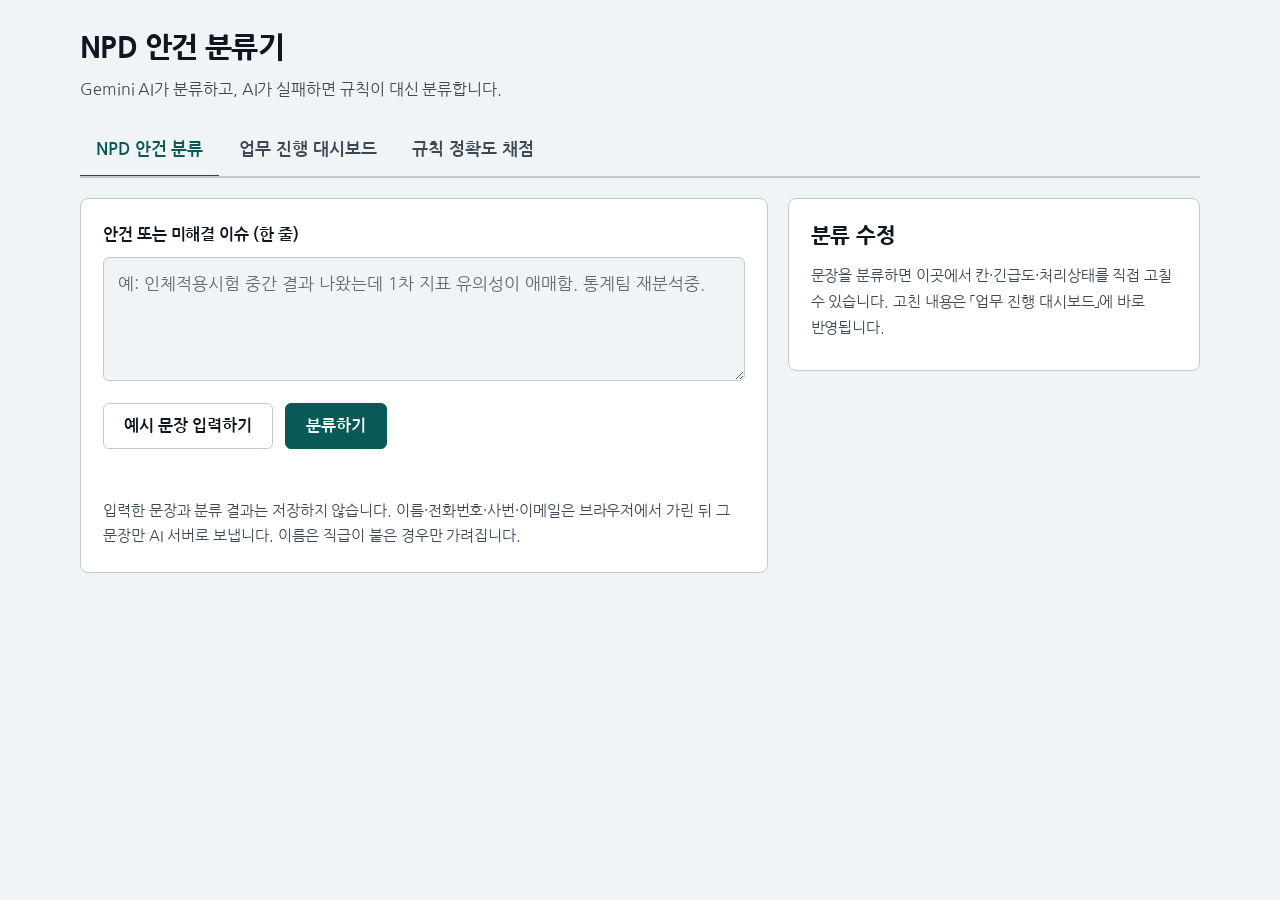
==== index.html @ 74dcc4ce "분류 결과 가독성 개선과 오른쪽 분류 수정 패널 추가 - 분류 화면을 두 칸으로 나눔: 왼쪽 입력·결과, 오른쪽 「분류 수정」 패널 (좁은 화면에서는 위아래) - 결과를 카드로 정" ====
<!doctype html>
<html lang="ko">
<head>
<meta charset="utf-8">
<meta name="viewport" content="width=device-width, initial-scale=1">
<title>NPD 안건 분류기 (규칙 기준선)</title>
<link rel="preconnect" href="https://fonts.googleapis.com">
<link rel="preconnect" href="https://fonts.gstatic.com" crossorigin>
<link rel="stylesheet" href="https://fonts.googleapis.com/css2?family=Nanum+Gothic:wght@400;700;800&display=swap">
<link rel="stylesheet" href="style.css">
</head>
<body>
<div class="wrap">
  <header>
    <h1>NPD 안건 분류기</h1>
    <p class="sub">Gemini AI가 분류하고, AI가 실패하면 규칙이 대신 분류합니다.</p>
  </header>

  <div id="load-note" class="load-note" role="alert" hidden></div>

  <nav class="tabs" role="tablist" aria-label="화면 선택">
    <a id="tab-classify" href="#classify" role="tab" aria-selected="true">NPD 안건 분류</a>
    <a id="tab-dashboard" href="#dashboard" role="tab" aria-selected="false">업무 진행 대시보드</a>
    <a id="tab-grade" href="#grade" role="tab" aria-selected="false">규칙 정확도 채점</a>
  </nav>

  <main>
    <section id="view-classify" class="split" role="tabpanel" aria-labelledby="tab-classify">
    <div class="panel" id="classify-main">
      <label class="lbl" for="txt">안건 또는 미해결 이슈 (한 줄)</label>
      <textarea id="txt" maxlength="500" placeholder="예: 인체적용시험 중간 결과 나왔는데 1차 지표 유의성이 애매함. 통계팀 재분석중."></textarea>
      <div class="row">
        <button id="ex" class="btn" type="button">예시 문장 입력하기</button>
        <button id="go" class="btn primary" type="button">분류하기</button>
      </div>
      <div id="status" class="hint" role="status" aria-live="polite"></div>
      <div id="result" class="result" hidden></div>
      <p class="foot">입력한 문장과 분류 결과는 저장하지 않습니다. 이름·전화번호·사번·이메일은 브라우저에서 가린 뒤 그 문장만 AI 서버로 보냅니다. 이름은 직급이 붙은 경우만 가려집니다.</p>
    </div>
    <aside class="panel side" id="classify-side" aria-labelledby="edit-title">
      <h2 id="edit-title">분류 수정</h2>
      <div id="edit-body"><p class="hint">기준 파일을 읽는 중입니다.</p></div>
    </aside>
    </section>

    <section id="view-dashboard" class="panel" role="tabpanel" aria-labelledby="tab-dashboard" hidden>
      <p class="hint">기준 파일을 읽는 중입니다.</p>
    </section>

    <section id="view-grade" class="panel" role="tabpanel" aria-labelledby="tab-grade" hidden>
      <p class="hint">팀장님이 정한 정답 30건과 규칙·AI의 판정을 견줍니다. 「AI로 채점」은 규칙 채점도 함께 해서 같은 30건으로 나란히 비교하고, AI에는 문장을 10개씩 3번 보냅니다.</p>
      <div class="row">
        <button id="grade-btn" class="btn" type="button">규칙으로 채점</button>
        <button id="ai-grade-btn" class="btn primary" type="button">AI로 채점</button>
        <button id="dl-btn" class="btn" type="button" hidden>AI 채점 결과 내려받기</button>
      </div>
      <div id="grade-status" class="hint" role="status" aria-live="polite"></div>
      <div id="grade-out" hidden></div>
    </section>
  </main>
</div>
<script src="mask.js"></script>
<script src="rules.js"></script>
<script src="app.js"></script>
</body>
</html>
---- style.css ----
/* 글꼴은 나눔고딕(index.html에서 Google Fonts로 불러옴). 읽기 쉽도록 글자 크기·줄 간격·대비를 키웠다. */
:root {
  --font: "Nanum Gothic", "NanumGothic", "나눔고딕", "Malgun Gothic", "Apple SD Gothic Neo", system-ui, sans-serif;
  --bg: #F1F4F6; --surface: #FFFFFF; --surface-2: #E6ECEF; --ink: #0E1720; --muted: #3C4954; --line: #BFCAD2;
  --accent: #075A56; --accent-ink: #FFFFFF;
  --hi: #9A1B13; --hi-soft: #FBE3E0; --mid: #6A4400; --mid-soft: #F9ECC8; --lo: #274862; --lo-soft: #DCE8F1; --ok: #17592F;
  color-scheme: light;
}
@media (prefers-color-scheme: dark) {
  :root {
    --bg: #0C1318; --surface: #151F27; --surface-2: #1F2C36; --ink: #F2F6F9; --muted: #B6C3CD; --line: #3A4A56;
    --accent: #5FD0C8; --accent-ink: #04201E;
    --hi: #FFA89F; --hi-soft: #40201D; --mid: #F6CC7A; --mid-soft: #3D3114; --lo: #A9CDEA; --lo-soft: #1C2E3D; --ok: #8EDDA8;
    color-scheme: dark;
  }
}
* { box-sizing: border-box; }
[hidden] { display: none !important; }
html { -webkit-text-size-adjust: 100%; }
body {
  margin: 0; background: var(--bg); color: var(--ink);
  font-family: var(--font); font-size: 16px; line-height: 1.75; letter-spacing: -0.005em;
  word-break: keep-all; overflow-wrap: break-word;
  padding: 28px max(16px, env(safe-area-inset-right, 0px)) 72px max(16px, env(safe-area-inset-left, 0px));
}
.wrap { max-width: 1120px; margin: 0 auto; }
h1, h2, h3 { text-wrap: balance; line-height: 1.4; }
h1 { font-size: 29px; margin: 0; font-weight: 800; letter-spacing: -0.02em; }
h2 { font-size: 21px; margin: 0 0 14px; font-weight: 800; }
h3 { font-size: 17.5px; margin: 26px 0 10px; font-weight: 800; }
p { margin: 0 0 10px; }
.sub { margin: 6px 0 20px; color: var(--muted); font-size: 16px; }
.load-note { margin-bottom: 16px; padding: 12px 14px; border: 1px solid var(--hi); background: var(--hi-soft); color: var(--hi); border-radius: 6px; font-size: 15.5px; font-weight: 700; }
.tabs { display: flex; gap: 4px; border-bottom: 2px solid var(--line); overflow-x: auto; overflow-y: hidden; }
.tabs a { padding: 12px 16px; text-decoration: none; color: var(--muted); font-size: 16.5px; font-weight: 700; border-bottom: 3px solid transparent; white-space: nowrap; margin-bottom: -2px; }
.tabs a:hover { color: var(--ink); }
.tabs a[aria-selected="true"] { color: var(--accent); border-bottom-color: var(--accent); }
main { padding-top: 20px; }
.panel { background: var(--surface); border: 1px solid var(--line); border-radius: 8px; padding: 22px; }
.lbl { display: block; font-size: 15.5px; font-weight: 700; margin-bottom: 8px; }
textarea {
  width: 100%; min-height: 124px; resize: vertical; padding: 12px 14px; font-family: inherit; font-size: 17px; line-height: 1.7; color: var(--ink);
  background: var(--bg); border: 1.5px solid var(--line); border-radius: 6px;
}
textarea::placeholder { color: var(--muted); opacity: .8; }
.row { display: flex; flex-wrap: wrap; gap: 12px; margin-top: 14px; }
.btn { font-family: inherit; font-weight: 700; font-size: 16px; min-height: 46px; padding: 9px 20px; border-radius: 6px; cursor: pointer; border: 1.5px solid var(--line); background: var(--surface); color: var(--ink); }
.btn:hover { background: var(--surface-2); }
.btn.primary { background: var(--accent); color: var(--accent-ink); border-color: var(--accent); }
.btn.primary:hover { filter: brightness(1.1); }
.btn:disabled { opacity: .55; cursor: not-allowed; }
:is(button, textarea, a, select, input):focus-visible { outline: 3px solid var(--accent); outline-offset: 2px; }
.hint { color: var(--muted); font-size: 15px; margin: 0 0 6px; }
#status, #grade-status, #dash-msg { margin-top: 10px; min-height: 1.5em; }
.foot { margin: 18px 0 0; font-size: 14.5px; color: var(--muted); }

.result { margin-top: 20px; border-top: 2px dashed var(--line); padding-top: 18px; }
.field { margin-bottom: 14px; }
.field .k { font-size: 14.5px; font-weight: 700; color: var(--muted); margin-bottom: 4px; }
.field p { margin: 0; }
.masked, .why { overflow-wrap: anywhere; }
.why { padding: 10px 14px; background: var(--surface-2); border-radius: 6px; }
.pair { display: flex; flex-wrap: wrap; gap: 8px 44px; }
.big { font-size: 21px; font-weight: 800; }
.chip { display: inline-block; padding: 2px 13px; border-radius: 4px; font-size: 16.5px; font-weight: 800; line-height: 1.6; }
.chip.u-0 { background: var(--hi-soft); color: var(--hi); border: 1.5px solid var(--hi); }
.chip.u-1 { background: var(--mid-soft); color: var(--mid); }
.chip.u-2 { background: var(--lo-soft); color: var(--lo); }

.meters { display: grid; grid-template-columns: repeat(auto-fit, minmax(230px, 1fr)); gap: 16px; margin: 8px 0 6px; }
.meter-top { display: flex; justify-content: space-between; gap: 8px; font-size: 15.5px; flex-wrap: wrap; }
.num { font-variant-numeric: tabular-nums; font-weight: 800; }
.bar { height: 12px; background: var(--surface-2); border-radius: 3px; margin-top: 7px; overflow: hidden; }
.fill { height: 100%; background: var(--accent); }
.worst-h { color: var(--hi); }
.ok { color: var(--ok); font-weight: 700; }
.wrongs { list-style: none; margin: 10px 0 0; padding: 0; }
.wrong { padding: 14px 0; border-top: 1px solid var(--line); overflow-wrap: anywhere; }
.wrong:first-child { border-top: 0; }
.wrong .src { font-weight: 700; font-size: 16.5px; }
.wrong .diff { font-size: 15.5px; margin-top: 4px; }
.wrong .rsn { font-size: 14.5px; color: var(--muted); margin-top: 4px; }
.tags { display: flex; flex-wrap: wrap; gap: 7px; margin-top: 7px; }
.tag { font-size: 14px; padding: 2px 10px; border-radius: 4px; border: 1px solid var(--line); background: var(--surface-2); }
.tag.bad { border-color: var(--hi); color: var(--hi); background: var(--hi-soft); font-weight: 700; }
.cond { margin: 0; display: grid; grid-template-columns: max-content 1fr; gap: 8px 16px; font-size: 15px; }
.cond dt { color: var(--muted); font-weight: 700; }
.cond dd { margin: 0; overflow-wrap: anywhere; }
@media (max-width: 520px) {
  h1 { font-size: 25px; }
  .panel { padding: 16px; }
  .cond { grid-template-columns: 1fr; gap: 0; }
  .cond dd { margin-bottom: 10px; }
}

/* AI 연동 화면 요소 */
.badge { display: inline-block; font-size: 13.5px; font-weight: 700; padding: 2px 11px; border-radius: 999px; border: 1px solid var(--line); color: var(--muted); vertical-align: middle; }
.badge.warn { border-color: var(--mid); color: var(--mid); background: var(--mid-soft); }
.notice { margin: 0 0 10px; padding: 10px 14px; border: 1.5px solid var(--mid); background: var(--mid-soft); color: var(--mid); border-radius: 6px; font-weight: 800; }
.notice.info { margin-top: 14px; font-weight: 400; border-color: var(--lo); background: var(--lo-soft); color: var(--lo); font-size: 15px; }
.notice.info b { display: block; margin-bottom: 3px; font-weight: 800; }
.cmp { width: 100%; border-collapse: collapse; margin-top: 4px; font-size: 15.5px; }
.cmp th, .cmp td { padding: 10px 10px; border-bottom: 1px solid var(--line); text-align: left; vertical-align: top; }
.cmp thead th { color: var(--muted); font-size: 14.5px; font-weight: 700; }
.cmp tbody th { font-weight: 700; width: 38%; }
.cmp td { font-variant-numeric: tabular-nums; overflow-wrap: anywhere; }
.okt { color: var(--ok); font-weight: 700; }
.bad-t { color: var(--hi); font-weight: 700; }
@media (max-width: 520px) { .cmp { font-size: 14.5px; } .cmp th, .cmp td { padding: 8px 5px; } }

/* 업무 진행 대시보드 */
.tiles { display: grid; grid-template-columns: repeat(auto-fit, minmax(140px, 1fr)); gap: 12px; margin: 14px 0 6px; }
.tile { border: 1.5px solid var(--line); border-radius: 8px; padding: 12px 14px; background: var(--bg); }
.tile .n { font-size: 30px; font-weight: 800; line-height: 1.2; font-variant-numeric: tabular-nums; }
.tile .n.sm { font-size: 19px; padding: 5px 0; }
.tile .l { font-size: 14.5px; font-weight: 700; color: var(--muted); margin-top: 2px; }
.tile.alert { border-color: var(--hi); background: var(--hi-soft); }
.tile.alert .n, .tile.alert .l { color: var(--hi); }
.progress { margin: 10px 0 4px; }
.progress .rate { font-size: 16px; margin-bottom: 7px; }
.stack { display: flex; height: 16px; border-radius: 4px; overflow: hidden; background: var(--surface-2); }
.seg.s0, .dot.s0 { background: var(--muted); opacity: .6; }
.seg.s1, .dot.s1 { background: var(--lo); }
.seg.s2, .dot.s2 { background: var(--mid); }
.seg.s3, .dot.s3 { background: var(--ok); }
.legend { display: flex; flex-wrap: wrap; gap: 5px 16px; margin-top: 8px; font-size: 14.5px; color: var(--muted); }
.dot { display: inline-block; width: 11px; height: 11px; border-radius: 2px; margin-right: 6px; }
.tbl-scroll { overflow-x: auto; }
.cmp.matrix { min-width: 520px; }
.cmp.matrix th.num, .cmp.matrix td.num { text-align: center; width: auto; padding-left: 7px; padding-right: 7px; white-space: nowrap; }
.cmp.matrix tbody th, .cmp.matrix thead th:first-child { width: auto; white-space: nowrap; }
.cmp.matrix td.tot { font-weight: 800; }
.cmp.matrix tr.foot th, .cmp.matrix tr.foot td { border-top: 2px solid var(--line); }
.filters { display: flex; flex-wrap: wrap; align-items: center; gap: 10px; margin: 6px 0 8px; }
.filters select { font-family: inherit; font-size: 15.5px; min-height: 42px; color: var(--ink); background: var(--surface); border: 1.5px solid var(--line); border-radius: 6px; padding: 6px 10px; max-width: 100%; }
.filters .chk { display: inline-flex; align-items: center; gap: 6px; font-size: 15.5px; }
.filters .chk input { width: 18px; height: 18px; }
.wrong.item.hi { box-shadow: inset 4px 0 0 var(--hi); padding-left: 12px; }
.wrong.item.done .src { color: var(--muted); font-weight: 400; text-decoration: line-through; text-decoration-color: var(--line); }
.wrong.item .row { margin-top: 8px; gap: 8px; align-items: center; }
.wrong.item .row select { font-family: inherit; font-size: 15.5px; min-height: 40px; color: var(--ink); background: var(--surface); border: 1.5px solid var(--line); border-radius: 6px; padding: 4px 8px; }
.btn.sm { min-height: 40px; padding: 4px 14px; font-size: 14.5px; }
.empty { padding: 26px 8px; text-align: center; color: var(--muted); list-style: none; }

/* 분류 화면: 왼쪽 입력·결과, 오른쪽 분류 수정 */
.split { display: grid; grid-template-columns: minmax(0, 1.25fr) minmax(300px, 0.75fr); gap: 20px; align-items: start; }
.side { position: sticky; top: 16px; }
@media (max-width: 920px) { .split { grid-template-columns: 1fr; } .side { position: static; } }

/* 분류 결과: 읽기 쉬운 카드 */
.res-head { display: flex; flex-wrap: wrap; align-items: center; gap: 8px 12px; margin-bottom: 12px; }
.res-head h2 { margin: 0; }
.rgrid { display: grid; grid-template-columns: repeat(auto-fit, minmax(210px, 1fr)); gap: 14px; margin: 6px 0 16px; }
.rcard { border: 1.5px solid var(--line); border-radius: 8px; padding: 14px 16px; background: var(--bg); }
.rcard .k, .rblock .k, .side .k { font-size: 14.5px; font-weight: 700; color: var(--muted); margin-bottom: 6px; }
.rcard .v { font-size: 22px; font-weight: 800; line-height: 1.4; }
.rcard .v.big { font-size: 26px; }
.rcard .d { margin-top: 8px; font-size: 14.5px; line-height: 1.65; color: var(--muted); }
.chip.lg { font-size: 22px; padding: 3px 16px; }
.rblock { margin-bottom: 16px; }
.rblock .why { margin: 0; font-size: 17px; line-height: 1.8; border-left: 5px solid var(--accent); border-radius: 0 6px 6px 0; }
blockquote.masked { margin: 0; padding: 12px 16px; font-size: 16.5px; line-height: 1.8; background: var(--surface-2); border-left: 5px solid var(--line); border-radius: 0 6px 6px 0; }
blockquote.masked.sm { font-size: 15px; line-height: 1.7; padding: 9px 12px; margin-bottom: 14px; }

/* 분류 수정 패널 */
.side h2 { margin-bottom: 12px; }
.egroup { margin-bottom: 16px; }
.egroup select { width: 100%; font-family: inherit; font-size: 16.5px; min-height: 46px; color: var(--ink); background: var(--surface); border: 1.5px solid var(--line); border-radius: 6px; padding: 6px 10px; }
.edef { margin: 6px 0 0; font-size: 14.5px; line-height: 1.65; color: var(--muted); }
.edit-state { margin-top: 4px; padding: 10px 14px; background: var(--surface-2); border-radius: 6px; font-size: 14.5px; line-height: 1.7; }
.edit-state .edited { color: var(--hi); font-weight: 800; }
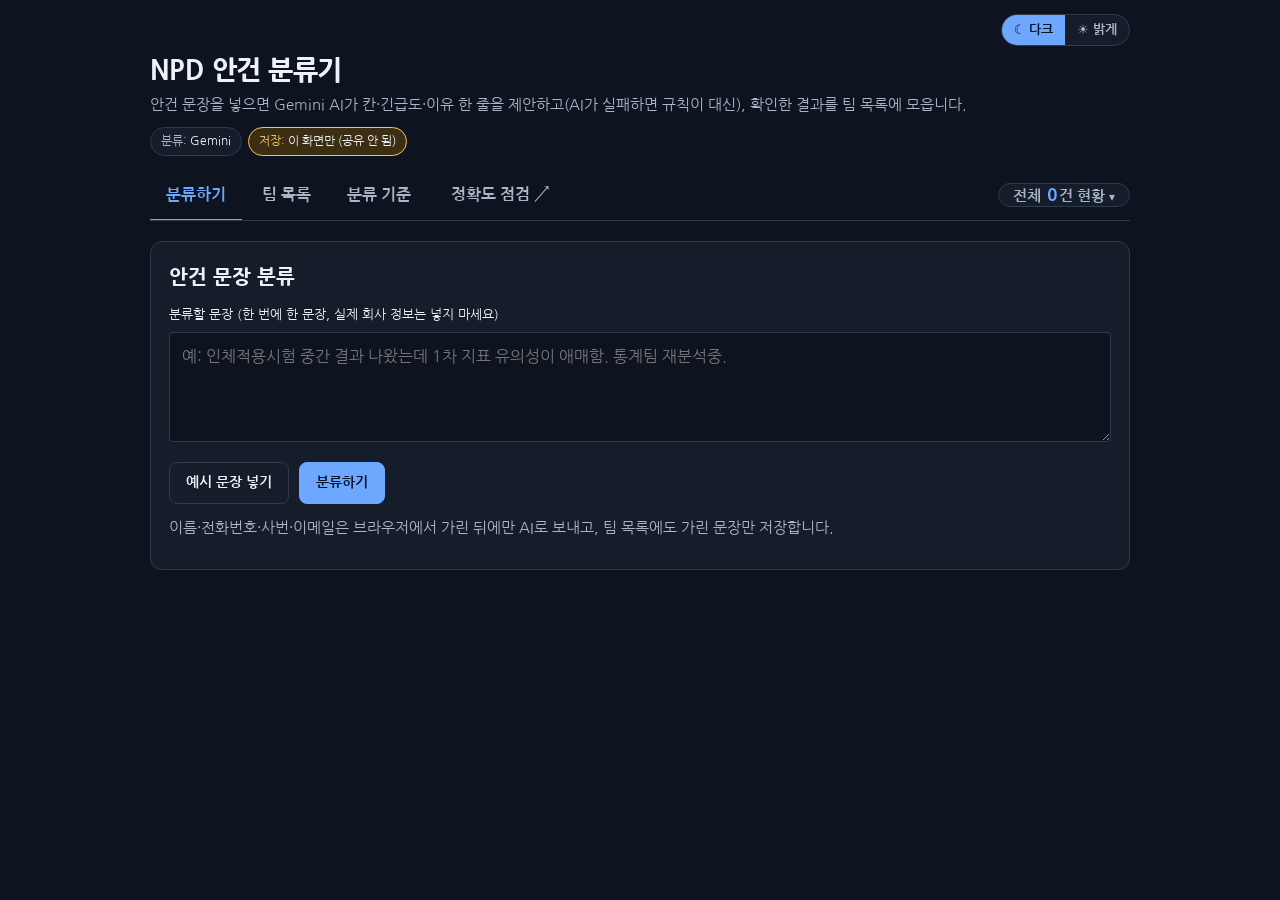
==== commit 97e3d587: "팀 목록 화면을 Vercel 첫 화면으로: Gemini 분류 + 팀 공유 저장소(Upstash Redis) - index.html: 아티팩트(팀 목록 디자인)를 옮김. 칸·긴급도·" ====
--- a/index.html
+++ b/index.html
@@ -3,64 +3,1111 @@
 <head>
 <meta charset="utf-8">
 <meta name="viewport" content="width=device-width, initial-scale=1">
-<title>NPD 안건 분류기 (규칙 기준선)</title>
+<title>NPD 안건 분류기</title>
 <link rel="preconnect" href="https://fonts.googleapis.com">
 <link rel="preconnect" href="https://fonts.gstatic.com" crossorigin>
-<link rel="stylesheet" href="https://fonts.googleapis.com/css2?family=Nanum+Gothic:wght@400;700;800&display=swap">
-<link rel="stylesheet" href="style.css">
+<link rel="stylesheet" href="https://fonts.googleapis.com/css2?family=IBM+Plex+Mono:wght@400;500&family=Nanum+Gothic:wght@400;700;800&display=swap">
+<style>
+/* Layout: 한 장짜리 업무 도구. 상단 제목줄 + 탭, 아래에 작업 영역. 목록은 긴급도 우선 정렬. */
+:root {
+  --bg: #F3F5F9;
+  --surface: #FFFFFF;
+  --surface-2: #E7EBF3;
+  --ink: #101828;
+  --muted: #475467;
+  --line: #D0D7E4;
+  --accent: #1D3F82;
+  --accent-ink: #FFFFFF;
+  --accent-soft: #DEE7F7;
+  --hi: #B42318;
+  --hi-soft: #FDE8E5;
+  --mid: #8A4B00;
+  --mid-soft: #FDEFC7;
+  --lo: #3A4A63;
+  --lo-soft: #E6EAF1;
+  --ok: #17663A;
+  --ok-soft: #E0F2E7;
+  --ck0: #3D6FB6; --ck1: #9B4F96; --ck2: #B8527D; --ck3: #2B8A7E; --ck4: #6B8E23; --ck5: #B5651D; --ck6: #5F6B7A;
+  --font-body: "Nanum Gothic", "NanumGothic", "Malgun Gothic", "Apple SD Gothic Neo", system-ui, sans-serif;
+  --font-mono: "IBM Plex Mono", ui-monospace, Consolas, monospace;
+}
+@media (prefers-color-scheme: dark) {
+  :root:not([data-theme="light"]) {
+    --bg: #0E141F; --surface: #151D2B; --surface-2: #1E2838; --ink: #EEF2F8; --muted: #AAB6C8; --line: #2E3A4E;
+    --accent: #6EA8FE; --accent-ink: #07142B; --accent-soft: #1A2B4A;
+    --hi: #FF9E94; --hi-soft: #40211F; --mid: #F5C26B; --mid-soft: #3B2E12; --lo: #9DB6D3; --lo-soft: #1C2A3B; --ok: #7FD6A0; --ok-soft: #16301F;
+    --ck0: #8CB4F0; --ck1: #D79AD3; --ck2: #EE9DBE; --ck3: #6FD0C1; --ck4: #B6D36A; --ck5: #E2A468; --ck6: #A9B5C4;
+    color-scheme: dark;
+  }
+}
+:root[data-theme="dark"] {
+  --bg: #0E141F; --surface: #151D2B; --surface-2: #1E2838; --ink: #EEF2F8; --muted: #AAB6C8; --line: #2E3A4E;
+  --accent: #6EA8FE; --accent-ink: #07142B; --accent-soft: #1A2B4A;
+  --hi: #FF9E94; --hi-soft: #40211F; --mid: #F5C26B; --mid-soft: #3B2E12; --lo: #9DB6D3; --lo-soft: #1C2A3B; --ok: #7FD6A0; --ok-soft: #16301F;
+  --ck0: #8CB4F0; --ck1: #D79AD3; --ck2: #EE9DBE; --ck3: #6FD0C1; --ck4: #B6D36A; --ck5: #E2A468; --ck6: #A9B5C4;
+  color-scheme: dark;
+}
+* { box-sizing: border-box; }
+body {
+  margin: 0; background: var(--bg); color: var(--ink);
+  font-family: var(--font-body); font-size: 15px; line-height: 1.55;
+  padding-left: max(16px, env(safe-area-inset-left, 0px));
+  padding-right: max(16px, env(safe-area-inset-right, 0px));
+  padding-block: 20px 64px;
+}
+.wrap { max-width: 980px; margin: 0 auto; }
+header.top { display: flex; flex-wrap: wrap; align-items: flex-end; justify-content: space-between; gap: 10px 20px; padding-bottom: 14px; }
+h1 { font-size: 24px; line-height: 1.25; margin: 0; font-weight: 600; letter-spacing: -0.01em; text-wrap: balance; }
+.sub { margin: 4px 0 0; color: var(--muted); font-size: 13.5px; }
+.pills { display: flex; flex-wrap: wrap; gap: 6px; }
+.pill { font-size: 12px; padding: 3px 10px; border-radius: 999px; border: 1px solid var(--line); background: var(--surface); color: var(--muted); }
+.pill b { color: var(--ink); font-weight: 500; }
+.pill.warn { border-color: var(--mid); color: var(--mid); background: var(--mid-soft); }
+nav.tabs { display: flex; gap: 4px; border-bottom: 1px solid var(--line); overflow-x: auto; }
+nav.tabs a { padding: 10px 14px; text-decoration: none; color: var(--muted); font-weight: 500; border-bottom: 2px solid transparent; white-space: nowrap; margin-bottom: -1px; }
+nav.tabs a:hover { color: var(--ink); }
+nav.tabs a[aria-current="page"] { color: var(--accent); border-bottom-color: var(--accent); }
+a:focus-visible, button:focus-visible, select:focus-visible, textarea:focus-visible, input:focus-visible { outline: 2px solid var(--accent); outline-offset: 2px; }
+main { padding-top: 20px; }
+.panel { background: var(--surface); border: 1px solid var(--line); border-radius: 6px; padding: 18px; }
+.panel + .panel { margin-top: 16px; }
+h2 { font-size: 17px; margin: 0 0 10px; font-weight: 600; }
+h3 { font-size: 14px; margin: 18px 0 8px; font-weight: 600; }
+p { margin: 0 0 10px; }
+.hint { color: var(--muted); font-size: 13px; }
+label.lbl { display: block; font-size: 13px; font-weight: 500; margin-bottom: 6px; }
+textarea {
+  width: 100%; min-height: 110px; resize: vertical; padding: 10px 12px; font: inherit; color: var(--ink);
+  background: var(--bg); border: 1px solid var(--line); border-radius: 4px;
+}
+select, input[type="search"] {
+  font: inherit; font-size: 14px; color: var(--ink); background: var(--surface); border: 1px solid var(--line);
+  border-radius: 4px; padding: 6px 8px; max-width: 100%;
+}
+.btn {
+  font: inherit; font-weight: 500; font-size: 14px; padding: 8px 16px; border-radius: 4px; cursor: pointer;
+  border: 1px solid var(--line); background: var(--surface); color: var(--ink);
+}
+.btn:hover { background: var(--surface-2); }
+.btn.primary { background: var(--accent); color: var(--accent-ink); border-color: var(--accent); }
+.btn.primary:hover { filter: brightness(1.08); }
+.btn.danger { color: var(--hi); border-color: var(--hi); }
+.btn.sm { padding: 3px 10px; font-size: 12.5px; }
+.btn:disabled { opacity: .55; cursor: not-allowed; }
+.row { display: flex; flex-wrap: wrap; gap: 10px; align-items: center; }
+.row.end { justify-content: flex-end; }
+.mt { margin-top: 12px; }
+/* 분류 결과 */
+.result { margin-top: 16px; border-top: 1px dashed var(--line); padding-top: 16px; }
+.fields { display: grid; grid-template-columns: repeat(3, minmax(0, 1fr)); gap: 12px; }
+.fields select { width: 100%; }
+.why { margin-top: 12px; padding: 10px 12px; background: var(--surface-2); border-radius: 4px; font-size: 14px; }
+.notice { margin-top: 12px; padding: 10px 12px; border: 1px solid var(--mid); background: var(--mid-soft); color: var(--mid); border-radius: 4px; font-size: 14px; }
+.notice.info { border-color: var(--lo); background: var(--lo-soft); color: var(--lo); }
+/* 칩 */
+.chip { display: inline-flex; align-items: center; gap: 4px; font-size: 12.5px; padding: 1px 8px; border-radius: 3px; border: 1px solid var(--line); background: var(--surface-2); white-space: nowrap; }
+.chip.urg-높음 { background: var(--hi-soft); color: var(--hi); border-color: var(--hi); font-weight: 600; }
+.chip.urg-보통 { background: var(--mid-soft); color: var(--mid); border-color: transparent; }
+.chip.urg-낮음 { background: var(--lo-soft); color: var(--lo); border-color: transparent; }
+.chip.stat { background: transparent; }
+.chip.stat-추가확인 { border-style: dashed; color: var(--mid); border-color: var(--mid); }
+.chip.stat-완료 { color: var(--ok); }
+/* 요약 */
+.summary { display: grid; grid-template-columns: repeat(auto-fit, minmax(130px, 1fr)); gap: 10px; margin-bottom: 14px; }
+.stat-box { background: var(--surface); border: 1px solid var(--line); border-radius: 6px; padding: 10px 12px; }
+.stat-box .n { font-family: var(--font-mono); font-size: 24px; font-weight: 500; line-height: 1.1; font-variant-numeric: tabular-nums; }
+.stat-box .l { font-size: 12.5px; color: var(--muted); margin-top: 2px; }
+.stat-box.alert .n { color: var(--hi); }
+.stat-box .n { display: inline-block; padding-bottom: 3px; border-bottom: 3px solid var(--accent); }
+.stat-box.alert .n { border-bottom-color: var(--hi); }
+button.stat-box:hover .n { border-bottom-width: 5px; padding-bottom: 1px; }
+button.stat-box { font: inherit; color: inherit; text-align: left; cursor: pointer; width: 100%; }
+button.stat-box:hover { border-color: var(--accent); }
+button.stat-box:focus-visible { outline: 2px solid var(--accent); outline-offset: 2px; }
+.stat-box.active { border-color: var(--accent); box-shadow: inset 0 0 0 2px var(--accent); background: var(--accent-soft); }
+.tile-note { margin: -4px 0 10px; }
+.filters { display: flex; flex-wrap: wrap; gap: 8px 10px; align-items: center; margin-bottom: 12px; }
+.filters label.chk { display: inline-flex; gap: 5px; align-items: center; font-size: 13.5px; }
+.items { display: flex; flex-direction: column; border: 1px solid var(--line); border-radius: 6px; background: var(--surface); }
+.item { padding: 12px 14px; border-top: 1px solid var(--line); display: grid; gap: 8px; }
+.item:first-child { border-top: 0; }
+.item.u-높음:not(.done) { box-shadow: inset 3px 0 0 var(--hi); }
+.item.done .txt { color: var(--muted); }
+.item .txt { margin: 0; overflow-wrap: anywhere; }
+.item .meta { display: flex; flex-wrap: wrap; gap: 6px 8px; align-items: center; font-size: 12.5px; color: var(--muted); }
+.item-top { display: flex; gap: 12px; align-items: flex-start; }
+.item-main { flex: 1; min-width: 0; display: grid; gap: 8px; }
+.item-side { flex: none; }
+.item.editing { background: var(--surface-2); }
+.editor { border-top: 1px dashed var(--line); padding-top: 12px; display: grid; gap: 12px; }
+.ed-grid { display: grid; grid-template-columns: repeat(3, minmax(0, 1fr)); gap: 10px; }
+.ed-field label { display: block; font-size: 12.5px; color: var(--muted); margin-bottom: 4px; }
+.ed-field select { width: 100%; font-size: 14px; padding: 6px 8px; }
+.ed-field.wide input { width: 100%; font: inherit; font-size: 14px; padding: 7px 9px; color: var(--ink); background: var(--surface); border: 1px solid var(--line); border-radius: 4px; }
+.ed-note { font-size: 12.5px; color: var(--muted); margin-top: 4px; }
+.chip.owner { background: var(--accent-soft); border-color: transparent; }
+.chip.owner.none { background: transparent; border: 1px dashed var(--line); color: var(--muted); }
+.adv { border: 1px solid var(--line); border-radius: 6px; background: var(--surface); margin-bottom: 12px; }
+.adv > summary { cursor: pointer; padding: 10px 14px; font-weight: 600; list-style: none; display: flex; align-items: center; gap: 8px; }
+.adv > summary::-webkit-details-marker { display: none; }
+.adv > summary::before { content: "▸"; color: var(--muted); }
+.adv[open] > summary::before { content: "▾"; }
+.adv > summary:focus-visible { outline: 2px solid var(--accent); outline-offset: 2px; }
+.adv-n { font-size: 12.5px; font-weight: 500; color: var(--accent); background: var(--accent-soft); padding: 1px 9px; border-radius: 999px; }
+.adv > .filters { padding: 0 14px 12px; margin: 0; }
+.ed-actions { display: flex; gap: 8px; align-items: center; flex-wrap: wrap; }
+.ed-actions .grow { flex: 1; }
+@media (max-width: 560px) { .ed-grid { grid-template-columns: 1fr; } }
+.mono { font-family: var(--font-mono); font-size: 12px; }
+.empty { padding: 28px 16px; text-align: center; color: var(--muted); }
+/* 기준 표 */
+.tbl-wrap { overflow-x: auto; }
+table { border-collapse: collapse; width: 100%; font-size: 14px; }
+th, td { text-align: left; padding: 8px 10px; border-bottom: 1px solid var(--line); vertical-align: top; }
+th { font-size: 12.5px; color: var(--muted); font-weight: 500; white-space: nowrap; }
+td.k { white-space: nowrap; font-weight: 500; }
+ol.order { margin: 6px 0 0; padding-left: 20px; }
+/* 점검 */
+.meters { display: grid; grid-template-columns: repeat(auto-fit, minmax(220px, 1fr)); gap: 12px; margin: 14px 0; }
+.meter .top { display: flex; justify-content: space-between; font-size: 13.5px; }
+.meter .bar { position: relative; height: 10px; background: var(--surface-2); border-radius: 2px; margin-top: 6px; }
+.meter .fill { position: absolute; inset: 0 auto 0 0; background: var(--accent); border-radius: 2px; }
+.meter .goal { position: absolute; top: -3px; bottom: -3px; width: 2px; background: var(--ink); }
+.meter .num { font-family: var(--font-mono); font-variant-numeric: tabular-nums; }
+.diff { padding: 10px 0; border-top: 1px solid var(--line); }
+.diff:first-child { border-top: 0; }
+.diff .pair { display: flex; flex-wrap: wrap; gap: 4px 14px; font-size: 13px; margin-top: 4px; }
+.diff .pair span.me { color: var(--ok); }
+.diff .pair span.ai { color: var(--hi); }
+.toast { position: fixed; left: 50%; transform: translateX(-50%); bottom: calc(18px + env(safe-area-inset-bottom, 0px)); background: var(--ink); color: var(--bg); padding: 9px 16px; border-radius: 4px; font-size: 14px; max-width: calc(100vw - 32px); z-index: 20; }
+@media (max-width: 640px) {
+  .fields { grid-template-columns: 1fr; }
+  h1 { font-size: 21px; }
+  .panel { padding: 14px; }
+}
+@media (prefers-reduced-motion: reduce) { * { scroll-behavior: auto !important; } }
+
+/* ===== A 디자인: 차분한 카드형 + 표 보기 ===== */
+body { font-size: 16px; line-height: 1.7; word-break: keep-all; overflow-wrap: break-word; }
+h1 { font-size: 27px; font-weight: 800; letter-spacing: -0.02em; }
+h2 { font-size: 20px; font-weight: 800; }
+h3 { font-size: 16.5px; font-weight: 800; }
+.sub { font-size: 15px; }
+nav.tabs a { font-size: 16px; font-weight: 700; padding: 11px 16px; }
+.panel { border-radius: 12px; }
+.hint { font-size: 14.5px; }
+.btn { font-weight: 700; border-radius: 8px; min-height: 40px; }
+.btn.sm { min-height: 36px; font-size: 14.5px; padding: 3px 14px; }
+.btn.ghost { border-color: transparent; background: transparent; color: var(--accent); }
+.btn.ghost:hover { background: var(--accent-soft); }
+.btn.ghost:disabled { color: var(--muted); background: transparent; }
+.btn.edit::before { content: "✎ "; }
+.summary { grid-template-columns: repeat(auto-fit, minmax(180px, 1fr)); gap: 14px; margin-bottom: 16px; }
+.stat-box { position: relative; overflow: hidden; border-radius: 12px; border-width: 1.5px; padding: 18px 18px 14px; }
+.stat-box::before { content: ""; position: absolute; inset: 0 0 auto 0; height: 5px; background: var(--c, var(--accent)); }
+.stat-box.k-decide { --c: var(--lo); } .stat-box.k-urgent { --c: var(--hi); } .stat-box.k-check { --c: var(--mid); }
+.stat-box .n { font-family: var(--font-body); font-size: 36px; font-weight: 800; line-height: 1.15; border-bottom: 4px solid var(--c, var(--accent)); padding-bottom: 2px; }
+button.stat-box:hover .n { border-bottom-width: 4px; padding-bottom: 2px; }
+.stat-box.alert .n { color: var(--hi); border-bottom-color: var(--hi); }
+.stat-box .l { font-size: 14.5px; font-weight: 700; margin-top: 8px; }
+.stat-box .go { position: absolute; right: 14px; bottom: 12px; font-size: 22px; color: var(--muted); }
+.stat-box.active { border-color: var(--accent); box-shadow: 0 0 0 3px var(--accent-soft), 0 0 0 5px var(--accent); background: var(--surface); }
+.a-bar { display: flex; flex-wrap: wrap; align-items: center; gap: 10px; background: var(--surface); border: 1.5px solid var(--line); border-radius: 12px; padding: 10px 12px; margin-bottom: 12px; }
+.adv-btn { display: inline-flex; align-items: center; gap: 8px; font: inherit; font-weight: 800; font-size: 15.5px; border: 1.5px solid var(--accent); color: var(--accent); background: var(--accent-soft); padding: 7px 14px; border-radius: 999px; cursor: pointer; }
+.adv-btn em { font-style: normal; font-size: 13px; background: var(--accent); color: var(--accent-ink); padding: 0 8px; border-radius: 999px; }
+.a-bar input[type="search"] { flex: 1; min-width: 170px; font-size: 15.5px; padding: 8px 14px; border-radius: 999px; border: 1.5px solid var(--line); background: var(--bg); }
+.a-bar .cnt { margin-left: auto; font-size: 14.5px; color: var(--muted); font-variant-numeric: tabular-nums; }
+.seg { display: inline-flex; border: 1.5px solid var(--line); border-radius: 999px; overflow: hidden; }
+.seg-btn { font: inherit; font-weight: 700; font-size: 14.5px; padding: 6px 14px; border: 0; background: var(--surface); color: var(--muted); cursor: pointer; }
+.seg-btn.on { background: var(--accent); color: var(--accent-ink); }
+.seg-btn:focus-visible, .adv-btn:focus-visible { outline: 2px solid var(--accent); outline-offset: 2px; }
+.adv-panel { display: flex; flex-wrap: wrap; gap: 10px 12px; align-items: center; background: var(--surface); border: 1.5px dashed var(--line); border-radius: 12px; padding: 12px 14px; margin-bottom: 12px; }
+.adv-panel[hidden] { display: none; }
+.adv-panel select { font-size: 15px; }
+.adv-panel label.chk { display: inline-flex; gap: 6px; align-items: center; font-size: 15px; }
+.items { border: 0; background: transparent; gap: 12px; }
+.items .empty { background: var(--surface); border: 1.5px dashed var(--line); border-radius: 12px; }
+.item { position: relative; background: var(--surface); border: 1.5px solid var(--line); border-radius: 12px; padding: 14px 16px 14px 20px; }
+.item:first-child { border-top: 1.5px solid var(--line); }
+.item::before { content: ""; position: absolute; left: 0; top: 10px; bottom: 10px; width: 5px; border-radius: 0 5px 5px 0; background: var(--bar, var(--line)); }
+.item.u-높음 { --bar: var(--hi); } .item.u-보통 { --bar: var(--mid); } .item.u-낮음 { --bar: var(--lo); }
+.item.u-높음:not(.done) { box-shadow: none; }
+.item.done { opacity: .75; }
+.item.done .txt { color: var(--muted); }
+.item .txt { font-size: 17px; font-weight: 700; line-height: 1.55; }
+.item .meta { gap: 8px; font-size: 14px; }
+.item .meta .mono { margin-left: auto; font-size: 13px; }
+.item.editing { background: var(--surface-2); }
+.chip { border-radius: 6px; font-size: 14px; padding: 1px 10px; line-height: 1.65; }
+.chip.urg-높음 { border-color: transparent; font-weight: 800; }
+.chip.stat { border: 1.5px solid var(--line); background: var(--surface); }
+.chip.stat-추가확인 { border-style: dashed; border-color: var(--mid); }
+.who { display: inline-flex; align-items: center; gap: 6px; font-size: 14px; }
+.who b { width: 22px; height: 22px; border-radius: 50%; background: var(--accent-soft); color: var(--accent); font-size: 12px; display: inline-grid; place-items: center; font-weight: 800; }
+.who.none { color: var(--muted); border: 1.5px dashed var(--line); border-radius: 6px; padding: 0 9px; }
+.c-wrap { overflow-x: auto; background: var(--surface); border: 1.5px solid var(--line); border-radius: 12px; }
+.c-tab { width: 100%; border-collapse: collapse; min-width: 780px; }
+.c-tab th { text-align: left; font-size: 14px; color: var(--muted); font-weight: 800; padding: 12px 14px; background: var(--surface-2); border-bottom: 1.5px solid var(--line); white-space: nowrap; }
+.c-tab td { padding: 12px 14px; border-bottom: 1px solid var(--line); vertical-align: middle; font-size: 15.5px; }
+.c-tab tbody tr:last-child td { border-bottom: 0; }
+.c-tab tbody tr:not(.edit-row):hover { background: var(--accent-soft); }
+.c-tab td.t { font-weight: 700; min-width: 280px; overflow-wrap: anywhere; }
+.c-tab .tflags { display: flex; flex-wrap: wrap; gap: 6px; margin-top: 6px; font-weight: 400; }
+.c-tab tr.done td { color: var(--muted); }
+.c-tab tr.editing td { background: var(--surface-2); }
+.c-tab tr.edit-row td { background: var(--surface-2); padding-top: 4px; }
+.c-urg { display: inline-flex; align-items: center; gap: 8px; font-weight: 800; white-space: nowrap; }
+.c-urg i { width: 12px; height: 12px; border-radius: 50%; background: var(--d); display: inline-block; }
+.c-urg.h { --d: var(--hi); color: var(--hi); } .c-urg.m { --d: var(--mid); color: var(--mid); } .c-urg.l { --d: var(--lo); color: var(--lo); }
+.btn, .who, .chip, .seg-btn, .adv-btn { white-space: nowrap; }
+.c-tab td:last-child { width: 1%; }
+@media (max-width: 560px) {
+  .summary { grid-template-columns: repeat(2, minmax(0, 1fr)); gap: 10px; }
+  .stat-box { padding: 14px 12px 10px; }
+  .stat-box .n { font-size: 30px; }
+  .stat-box .l { font-size: 13.5px; }
+  .stat-box .go { display: none; }
+  .a-bar { gap: 8px; padding: 8px 10px; }
+  .a-bar .cnt { margin-left: 0; }
+  .summary .stat-box:last-child:nth-child(odd) { grid-column: 1 / -1; }
+}
+/* 5번째 타일(완료) */
+.summary { grid-template-columns: repeat(auto-fit, minmax(160px, 1fr)); }
+.stat-box.k-done { --c: var(--ok); }
+/* 구분 · 담당자 · 처리상태를 같은 크기로 */
+.item .meta .eq { width: 11.5em; justify-content: center; text-align: center; }
+.c-tab td .eq { display: flex; width: 100%; justify-content: center; text-align: center; }
+.c-tab { min-width: 890px; }
+.c-tab th:nth-child(3), .c-tab th:nth-child(4), .c-tab th:nth-child(5) { width: 158px; text-align: center; padding-left: 8px; padding-right: 8px; }
+.c-tab td:nth-child(3), .c-tab td:nth-child(4), .c-tab td:nth-child(5) { width: 158px; padding-left: 8px; padding-right: 8px; }
+.who.none.eq { display: flex; }
+.eq { box-sizing: border-box; height: 30px; align-items: center; overflow: hidden; }
+.item .meta .eq { display: inline-flex; }
+.c-tab { table-layout: fixed; }
+.c-tab th:nth-child(1), .c-tab td:nth-child(1) { width: 88px; }
+.c-tab th:nth-child(6), .c-tab td:nth-child(6) { width: 104px; }
+.c-tab td .eq { max-width: 100%; }
+.who .nm { overflow: hidden; text-overflow: ellipsis; white-space: nowrap; min-width: 0; }
+.chip.eq { text-overflow: ellipsis; }
+.ed-grid { grid-template-columns: repeat(4, minmax(0, 1fr)); }
+.ed-field select, .ed-field input { width: 100%; height: 42px; font: inherit; font-size: 14.5px; padding: 0 10px; color: var(--ink); background: var(--surface); border: 1px solid var(--line); border-radius: 6px; }
+.ed-field label { font-size: 13.5px; font-weight: 700; }
+.ed-note { margin-top: -2px; }
+@media (max-width: 760px) { .ed-grid { grid-template-columns: repeat(2, minmax(0, 1fr)); } }
+@media (max-width: 480px) { .ed-grid { grid-template-columns: 1fr; } }
+/* 탭 줄 오른쪽 전체 건수, 스크롤 표시 제거, 업데이트 버튼 */
+nav.tabs { overflow-y: hidden; align-items: center; }
+.tab-total { margin-left: auto; white-space: nowrap; font-size: 14.5px; font-weight: 700; color: var(--muted); background: var(--surface); border: 1.5px solid var(--line); border-radius: 999px; padding: 2px 14px; }
+.tab-total b { color: var(--accent); font-size: 17px; font-weight: 800; margin: 0 2px; font-variant-numeric: tabular-nums; }
+.btn.upd { border-color: var(--accent); color: var(--accent); background: var(--surface); }
+.btn.upd:hover { background: var(--accent-soft); }
+.btn.upd:disabled { opacity: .7; }
+@media (max-width: 560px) {
+  nav.tabs { flex-wrap: wrap; overflow-x: visible; }
+  nav.tabs a { padding: 10px 10px; }
+  .tab-total { margin-left: auto; margin-bottom: 4px; }
+}
+/* 구분 B: 색 채운 칩 */
+.chip.cat { background: color-mix(in srgb, var(--c, var(--ck6)) 17%, var(--surface)); border: 1.5px solid color-mix(in srgb, var(--c, var(--ck6)) 45%, var(--surface)); color: var(--ink); font-weight: 700; }
+.ck0 { --c: var(--ck0); } .ck1 { --c: var(--ck1); } .ck2 { --c: var(--ck2); } .ck3 { --c: var(--ck3); } .ck4 { --c: var(--ck4); } .ck5 { --c: var(--ck5); } .ck6 { --c: var(--ck6); }
+button.chip.cat { font: inherit; font-weight: 700; font-size: 14px; cursor: pointer; }
+button.chip.cat:hover { filter: brightness(.96); }
+/* 처리상태 B: 단계 점 */
+.st2 { display: inline-flex; align-items: center; justify-content: center; gap: 9px; white-space: nowrap; border: 1.5px solid var(--line); border-radius: 999px; background: var(--surface); padding: 0 12px; }
+.st2 b { font-size: 14px; color: var(--sfg); font-weight: 800; }
+.st2 .dots { display: inline-flex; gap: 4px; }
+.st2 .dots i { width: 10px; height: 10px; border-radius: 50%; background: var(--line); display: inline-block; }
+.st2 .dots i.on { background: var(--sdot); }
+.st2.s0 { --sdot: var(--muted); --sfg: var(--muted); } .st2.s1 { --sdot: var(--lo); --sfg: var(--lo); }
+.st2.s2 { --sdot: var(--mid); --sfg: var(--mid); } .st2.s3 { --sdot: var(--ok); --sfg: var(--ok); }
+.item .meta .st2.eq { display: inline-flex; }
+.c-tab td .st2.eq { display: flex; }
+/* 전체 N건 현황 (구분별 숫자) */
+button.tab-total { font-family: inherit; cursor: pointer; }
+button.tab-total:hover { border-color: var(--accent); }
+button.tab-total[aria-expanded="true"] { border-color: var(--accent); background: var(--accent-soft); }
+button.tab-total:focus-visible { outline: 2px solid var(--accent); outline-offset: 2px; }
+.tab-total .caret { color: var(--muted); font-size: 12px; }
+.status-panel { background: var(--surface); border: 1.5px solid var(--accent); border-radius: 12px; padding: 14px 16px; margin: 14px 0 0; }
+.status-panel[hidden] { display: none; }
+.sp-head { display: flex; align-items: center; justify-content: space-between; gap: 10px; margin-bottom: 4px; }
+.sp-head h3 { margin: 0; font-size: 17px; font-weight: 800; }
+.status-panel .ntab { width: 100%; border-collapse: collapse; min-width: 560px; }
+.status-panel .ntab th { white-space: nowrap; }
+.status-panel .ntab th.num, .status-panel .ntab td.num { text-align: center; font-variant-numeric: tabular-nums; font-weight: 700; padding-left: 8px; padding-right: 8px; }
+.status-panel .ntab td.done { color: var(--ok); background: var(--ok-soft); font-weight: 800; }
+.status-panel .ntab td.sum { font-weight: 800; }
+.status-panel .ntab td.open { color: var(--accent); font-weight: 800; }
+.status-panel .ntab tr.foot th, .status-panel .ntab tr.foot td { border-top: 2px solid var(--line); font-weight: 800; background: var(--surface-2); }
+/* 도구줄: 테두리 없이 글자만 */
+.adv-btn, .btn.upd, .btn.ghost, .seg-btn { border: 0; background: transparent; box-shadow: none; border-radius: 6px; padding: 6px 8px; min-height: 36px; }
+.adv-btn { color: var(--accent); }
+.adv-btn[aria-expanded="true"], .seg-btn.on { text-decoration: underline; text-decoration-thickness: 2px; text-underline-offset: 7px; }
+.adv-btn:hover, .btn.upd:hover, .btn.ghost:not(:disabled):hover, .seg-btn:hover { background: transparent; text-decoration: underline; text-underline-offset: 7px; }
+.btn.upd { color: var(--accent); }
+.btn.upd:disabled { color: var(--muted); }
+.seg { border: 0; border-radius: 0; overflow: visible; gap: 2px; }
+.seg-btn { color: var(--muted); font-weight: 700; }
+.seg-btn.on { background: transparent; color: var(--accent); font-weight: 800; }
+.a-bar input[type="search"] { border: 0; background: var(--surface-2); }
+.a-bar input[type="search"]:focus-visible { outline: 2px solid var(--accent); outline-offset: 1px; }
+.a-bar .btn.ghost { margin-left: 4px; }
+/* 표 안 내용: 테두리 없이 */
+.c-tab td .who, .c-tab td .st2, .c-tab td .chip, .c-tab td .btn { border: 0; box-shadow: none; }
+.c-tab td .st2, .c-tab td .chip.stat { background: transparent; }
+.c-tab td .btn.edit { background: transparent; color: var(--accent); }
+.c-tab td .btn.edit:not(:disabled):hover { background: transparent; text-decoration: underline; text-underline-offset: 5px; }
+.c-tab td .btn.edit:disabled { color: var(--muted); }
+/* 구분 칩: 테두리 없이 색 채움만 (카드·표·현황 표 모두) */
+.chip.cat { border: 0; }
+/* 수정 글자 작게 (표·카드) */
+.c-tab td .btn.edit, .item .item-side .btn { font-size: 13px; font-weight: 700; }
+.c-tab td .btn.edit { min-height: 30px; padding: 2px 8px; }
+.item .item-side .btn { min-height: 32px; padding: 2px 12px; }
+/* 수정: 연필만 (글자 없음, 화면 낭독기에는 '수정'으로 읽힘) */
+.btn.edit.icon::before { content: "✎"; }
+.btn.edit.icon { font-size: 18px; line-height: 1; min-width: 36px; min-height: 32px; padding: 4px 8px; }
+.c-tab td .btn.edit.icon { font-size: 18px; }
+/* 표: 연필 칸을 좁게 끝쪽으로, 남는 폭은 안건 칸으로 */
+.c-tab th:nth-child(6), .c-tab td:nth-child(6) { width: 46px; padding-left: 0; padding-right: 6px; text-align: right; }
+.c-tab td:nth-child(6) .btn.edit.icon { min-width: 32px; padding: 4px 6px; }
+.c-tab { min-width: 830px; }
+/* 상세검색: 조금 작게 */
+.adv-btn { font-size: 14px; gap: 6px; padding: 4px 6px; min-height: 32px; }
+.adv-btn em { font-size: 12px; padding: 0 7px; }
+.adv-panel { padding: 8px 12px; gap: 8px 10px; }
+.adv-panel select { font-size: 14px; padding: 4px 6px; }
+.adv-panel label.chk { font-size: 14px; }
+/* 상세검색 항목 글자 톤 통일: 모두 14px · 굵게 · 회색, 선택/열림/마우스 올림만 남색 */
+.a-bar .adv-btn, .a-bar .btn.ghost, .a-bar .btn.upd, .a-bar .seg-btn { font-size: 14px; font-weight: 700; color: var(--muted); }
+.a-bar .adv-btn[aria-expanded="true"], .a-bar .seg-btn.on { color: var(--accent); }
+.a-bar .adv-btn:hover, .a-bar .btn.upd:not(:disabled):hover, .a-bar .btn.ghost:not(:disabled):hover, .a-bar .seg-btn:hover { color: var(--accent); }
+.a-bar .btn.ghost:disabled { opacity: .55; }
+.a-bar input[type="search"] { font-size: 14px; }
+.adv-panel select, .adv-panel label.chk { font-size: 14px; font-weight: 700; color: var(--muted); }
+.adv-panel select { border: 0; background: var(--surface-2); border-radius: 8px; height: 34px; padding: 0 8px; }
+.adv-panel label.chk input { accent-color: var(--accent); }
+/* 상세검색 안: 흰색이 튀지 않게 바탕을 한 가지 색으로 */
+.adv-panel { background: var(--surface-2); border: 0; }
+.adv-panel select { background: var(--surface-2); }
+.adv-panel label.chk input { appearance: none; -webkit-appearance: none; margin: 0; width: 16px; height: 16px; border: 1.5px solid var(--muted); border-radius: 4px; background: transparent; display: inline-grid; place-content: center; cursor: pointer; }
+.adv-panel label.chk input:checked { background: var(--accent); border-color: var(--accent); }
+.adv-panel label.chk input:checked::after { content: "✓"; color: var(--accent-ink); font-size: 12px; line-height: 1; font-weight: 800; }
+/* 연필(수정): 회색 */
+.btn.edit.icon, .c-tab td .btn.edit, .item .item-side .btn.edit.icon { color: var(--muted); }
+.btn.edit.icon:not(:disabled):hover { color: var(--accent); }
+/* 처리 단계별 색 (신규 파랑 · 검토중 청록 · 결정대기 앰버 · 완료 초록 · 추가확인 자주) */
+:root { --st0: #2457A6; --st1: #0E7490; --st2: #9A5B00; --st3: #17663A; --st4: #8E3B8E; }
+@media (prefers-color-scheme: dark) { :root:not([data-theme="light"]) { --st0: #8CB4F0; --st1: #67D3E6; --st2: #F5C26B; --st3: #7FD6A0; --st4: #E3A3E3; } }
+:root[data-theme="dark"] { --st0: #8CB4F0; --st1: #67D3E6; --st2: #F5C26B; --st3: #7FD6A0; --st4: #E3A3E3; }
+.st2.s0 { --sdot: var(--st0); --sfg: var(--st0); }
+.st2.s1 { --sdot: var(--st1); --sfg: var(--st1); }
+.st2.s2 { --sdot: var(--st2); --sfg: var(--st2); }
+.st2.s3 { --sdot: var(--st3); --sfg: var(--st3); }
+.chip.stat-추가확인 { color: var(--st4); border-color: var(--st4); }
+.chip.stat.eq.stat-추가확인 { font-weight: 800; }
+.st2 .dots i { background: color-mix(in srgb, var(--sdot) 22%, var(--surface)); }
+.st2 .dots i.on { background: var(--sdot); }
+/* 숫자 타일 색도 단계 색에 맞춤 */
+.stat-box.k-decide { --c: var(--st2); }
+.stat-box.k-check { --c: var(--st4); }
+/* 현황 표 머리글도 단계 색으로 (신규·검토중·결정대기·추가확인·완료) */
+.status-panel .ntab thead th:nth-child(2) { color: var(--st0); }
+.status-panel .ntab thead th:nth-child(3) { color: var(--st1); }
+.status-panel .ntab thead th:nth-child(4) { color: var(--st2); }
+.status-panel .ntab thead th:nth-child(5) { color: var(--st4); }
+.status-panel .ntab thead th:nth-child(6) { color: var(--st3); }
+/* 배경: 항상 다크 네이비 (시스템이 밝은 모드여도 같은 색) */
+:root, :root[data-theme="light"], :root[data-theme="dark"] {
+  --bg: #0E141F; --surface: #151D2B; --surface-2: #1E2838; --ink: #EEF2F8; --muted: #AAB6C8; --line: #2E3A4E;
+  --accent: #6EA8FE; --accent-ink: #07142B; --accent-soft: #1A2B4A;
+  --hi: #FF9E94; --hi-soft: #40211F; --mid: #F5C26B; --mid-soft: #3B2E12; --lo: #9DB6D3; --lo-soft: #1C2A3B; --ok: #7FD6A0; --ok-soft: #16301F;
+  --ck0: #8CB4F0; --ck1: #D79AD3; --ck2: #EE9DBE; --ck3: #6FD0C1; --ck4: #B6D36A; --ck5: #E2A468; --ck6: #A9B5C4;
+  --st0: #8CB4F0; --st1: #67D3E6; --st2: #F5C26B; --st3: #7FD6A0; --st4: #E3A3E3;
+  color-scheme: dark;
+}
+/* 밝은 화면 (☀ 밝게를 눌렀을 때): 네이비 + 앰버 */
+:root.t-light, :root.t-light[data-theme] {
+  --bg: #F3F5F9; --surface: #FFFFFF; --surface-2: #E7EBF3; --ink: #101828; --muted: #475467; --line: #D0D7E4;
+  --accent: #1D3F82; --accent-ink: #FFFFFF; --accent-soft: #DEE7F7;
+  --hi: #B42318; --hi-soft: #FDE8E5; --mid: #8A4B00; --mid-soft: #FDEFC7; --lo: #3A4A63; --lo-soft: #E6EAF1; --ok: #17663A; --ok-soft: #E0F2E7;
+  --ck0: #3D6FB6; --ck1: #9B4F96; --ck2: #B8527D; --ck3: #2B8A7E; --ck4: #6B8E23; --ck5: #B5651D; --ck6: #5F6B7A;
+  --st0: #2457A6; --st1: #0E7490; --st2: #9A5B00; --st3: #17663A; --st4: #8E3B8E;
+  color-scheme: light;
+}
+/* 맨 위 전환 버튼 */
+.topbar { display: flex; justify-content: flex-end; margin: -6px 0 8px; }
+.theme-seg { display: inline-flex; border: 1.5px solid var(--line); border-radius: 999px; overflow: hidden; background: var(--surface); }
+.theme-seg button { font: inherit; font-size: 13px; font-weight: 700; padding: 4px 12px; border: 0; background: transparent; color: var(--muted); cursor: pointer; white-space: nowrap; }
+.theme-seg button.on { background: var(--accent); color: var(--accent-ink); }
+.theme-seg button:not(.on):hover { color: var(--accent); }
+.theme-seg button:focus-visible { outline: 2px solid var(--accent); outline-offset: -2px; }
+
+/* Vercel 버전 추가 */
+#tabs a.ext { margin-left: 4px; }
+.team-code { display: flex; flex-wrap: wrap; align-items: center; gap: 8px 10px; margin: 14px 0 0; padding: 12px 14px; border: 1.5px solid var(--mid); background: var(--mid-soft); border-radius: 12px; }
+.team-code[hidden] { display: none; }
+.team-code .tc-msg { color: var(--mid); font-weight: 700; font-size: 14px; }
+.team-code input { font: inherit; font-size: 14px; padding: 6px 10px; border-radius: 8px; border: 1.5px solid var(--line); background: var(--surface); color: var(--ink); }
+.sr { position: absolute; width: 1px; height: 1px; overflow: hidden; clip: rect(0 0 0 0); white-space: nowrap; }
+.result h3 { display: flex; align-items: center; gap: 8px; }
+.result .fields input { width: 100%; font: inherit; font-size: 14px; padding: 6px 8px; border-radius: 4px; border: 1px solid var(--line); background: var(--surface); color: var(--ink); }
+@media (min-width: 761px) { .fields { grid-template-columns: repeat(4, minmax(0, 1fr)); } }
+</style>
+
 </head>
 <body>
 <div class="wrap">
-  <header>
-    <h1>NPD 안건 분류기</h1>
-    <p class="sub">Gemini AI가 분류하고, AI가 실패하면 규칙이 대신 분류합니다.</p>
+  <div class="topbar"><div class="theme-seg" role="group" aria-label="화면 밝기"><button type="button" data-t="dark" aria-pressed="true">☾ 다크</button><button type="button" data-t="light" aria-pressed="false">☀ 밝게</button></div></div>
+  <header class="top">
+    <div>
+      <h1>NPD 안건 분류기</h1>
+      <p class="sub">안건 문장을 넣으면 Gemini AI가 칸·긴급도·이유 한 줄을 제안하고(AI가 실패하면 규칙이 대신), 확인한 결과를 팀 목록에 모읍니다.</p>
+    </div>
+    <div class="pills" id="pills" aria-live="polite"></div>
   </header>
-
-  <div id="load-note" class="load-note" role="alert" hidden></div>
-
-  <nav class="tabs" role="tablist" aria-label="화면 선택">
-    <a id="tab-classify" href="#classify" role="tab" aria-selected="true">NPD 안건 분류</a>
-    <a id="tab-dashboard" href="#dashboard" role="tab" aria-selected="false">업무 진행 대시보드</a>
-    <a id="tab-grade" href="#grade" role="tab" aria-selected="false">규칙 정확도 채점</a>
+  <nav class="tabs" id="tabs" aria-label="화면 선택">
+    <a href="#classify" data-tab="classify">분류하기</a>
+    <a href="#list" data-tab="list">팀 목록</a>
+    <a href="#rules" data-tab="rules">분류 기준</a>
+    <a href="grade.html#grade" id="tab-eval" class="ext" title="규칙·Gemini 정확도 채점 화면으로 이동">정확도 점검 ↗</a>
+    <button type="button" id="tab-total" class="tab-total" aria-expanded="false" aria-controls="status-panel" title="눌러서 구분별 현황(완료 포함) 보기"></button>
   </nav>
-
+  <div id="status-panel" class="status-panel" hidden></div>
+  <div id="team-code" class="team-code" hidden></div>
   <main>
-    <section id="view-classify" class="split" role="tabpanel" aria-labelledby="tab-classify">
-    <div class="panel" id="classify-main">
-      <label class="lbl" for="txt">안건 또는 미해결 이슈 (한 줄)</label>
-      <textarea id="txt" maxlength="500" placeholder="예: 인체적용시험 중간 결과 나왔는데 1차 지표 유의성이 애매함. 통계팀 재분석중."></textarea>
-      <div class="row">
-        <button id="ex" class="btn" type="button">예시 문장 입력하기</button>
-        <button id="go" class="btn primary" type="button">분류하기</button>
-      </div>
-      <div id="status" class="hint" role="status" aria-live="polite"></div>
-      <div id="result" class="result" hidden></div>
-      <p class="foot">입력한 문장과 분류 결과는 저장하지 않습니다. 이름·전화번호·사번·이메일은 브라우저에서 가린 뒤 그 문장만 AI 서버로 보냅니다. 이름은 직급이 붙은 경우만 가려집니다.</p>
-    </div>
-    <aside class="panel side" id="classify-side" aria-labelledby="edit-title">
-      <h2 id="edit-title">분류 수정</h2>
-      <div id="edit-body"><p class="hint">기준 파일을 읽는 중입니다.</p></div>
-    </aside>
-    </section>
-
-    <section id="view-dashboard" class="panel" role="tabpanel" aria-labelledby="tab-dashboard" hidden>
-      <p class="hint">기준 파일을 읽는 중입니다.</p>
-    </section>
-
-    <section id="view-grade" class="panel" role="tabpanel" aria-labelledby="tab-grade" hidden>
-      <p class="hint">팀장님이 정한 정답 30건과 규칙·AI의 판정을 견줍니다. 「AI로 채점」은 규칙 채점도 함께 해서 같은 30건으로 나란히 비교하고, AI에는 문장을 10개씩 3번 보냅니다.</p>
-      <div class="row">
-        <button id="grade-btn" class="btn" type="button">규칙으로 채점</button>
-        <button id="ai-grade-btn" class="btn primary" type="button">AI로 채점</button>
-        <button id="dl-btn" class="btn" type="button" hidden>AI 채점 결과 내려받기</button>
-      </div>
-      <div id="grade-status" class="hint" role="status" aria-live="polite"></div>
-      <div id="grade-out" hidden></div>
-    </section>
+    <section id="view-classify" hidden></section>
+    <section id="view-list" hidden></section>
+    <section id="view-rules" hidden></section>
   </main>
 </div>
+<div class="toast" id="toast" role="status" hidden></div>
+
 <script src="mask.js"></script>
 <script src="rules.js"></script>
-<script src="app.js"></script>
+<script>
+"use strict";
+/* ===================== 분류 기준: criteria.json · status.json 에서 읽는다 ===================== */
+var CRITERIA = null, KEYWORDS = null;
+var CATS = [], URGS = [], STATS = [], CAT_KEYS = [], URG_KEYS = [], STAT_KEYS = [], SYM = {}, URG_RANK = {};
+var STAGE_SYMS = ["○", "◐", "◆", "✓"];
+// 추가확인은 처리 단계가 아니라 '사람이 확인할 것' 표시라 status.json 의 4단계 뒤에 붙인다
+var EXTRA_STAT = { k: "추가확인", d: "문장만으로 진행 상황을 알 수 없을 때. 임의로 완료 처리하지 않고 사람이 확인", sym: "?" };
+function setupCriteria(criteria, status, keywords) {
+  CRITERIA = criteria; KEYWORDS = keywords;
+  CATS = criteria["칸"].map(function (c) { return { k: c["이름"], d: c["정의"] }; });
+  URGS = criteria["긴급도"].map(function (u) { return { k: u["이름"], d: u["기준"] }; });
+  STATS = status["처리상태"].map(function (x, i) { return { k: x["이름"], d: x["기준"], sym: STAGE_SYMS[i] || "•" }; }).concat([EXTRA_STAT]);
+  CAT_KEYS = CATS.map(function (c) { return c.k; });
+  URG_KEYS = URGS.map(function (c) { return c.k; });
+  STAT_KEYS = STATS.map(function (c) { return c.k; });
+  SYM = {}; STATS.forEach(function (x) { SYM[x.k] = x.sym; });
+  URG_RANK = {}; URG_KEYS.forEach(function (k, i) { URG_RANK[k] = i; });
+}
+
+/* ===================== 작은 도구 ===================== */
+function $(s, r) { return (r || document).querySelector(s); }
+function h(tag, props) {
+  var e = document.createElement(tag);
+  if (props) Object.keys(props).forEach(function (k) {
+    var v = props[k];
+    if (v == null || v === false) return;
+    if (k === "class") e.className = v;
+    else if (k === "text") e.textContent = v;
+    else if (k === "style") e.style.cssText = v;
+    else if (k.slice(0, 2) === "on") e.addEventListener(k.slice(2), v);
+    else if (v === true) e.setAttribute(k, "");
+    else e.setAttribute(k, v);
+  });
+  for (var i = 2; i < arguments.length; i++) append(e, arguments[i]);
+  return e;
+}
+function append(e, kid) {
+  if (kid == null || kid === false) return;
+  if (Array.isArray(kid)) { kid.forEach(function (x) { append(e, x); }); return; }
+  e.append(kid.nodeType ? kid : document.createTextNode(String(kid)));
+}
+function sel(id, keys, value, onchange, cls) {
+  var s = h("select", { id: id, class: cls || "" });
+  keys.forEach(function (k) { var o = h("option", { value: k, text: k }); if (k === value) o.selected = true; s.append(o); });
+  if (onchange) s.addEventListener("change", onchange);
+  return s;
+}
+var toastTimer = null;
+function toast(msg) {
+  var t = $("#toast"); t.textContent = msg; t.hidden = false;
+  clearTimeout(toastTimer); toastTimer = setTimeout(function () { t.hidden = true; }, 3600);
+}
+function lsGet(key, fallback) { try { var v = localStorage.getItem(key); return v ? JSON.parse(v) : fallback; } catch (e) { return fallback; } }
+function lsSet(key, val) { try { localStorage.setItem(key, JSON.stringify(val)); return true; } catch (e) { return false; } }
+function normKey(s) { return String(s == null ? "" : s).replace(/[\s·]/g, ""); }
+function matchKey(val, keys) {
+  var n = normKey(val);
+  for (var i = 0; i < keys.length; i++) if (normKey(keys[i]) === n) return keys[i];
+  if (n === "원가") return "원가·공급";
+  return null;
+}
+function uid8() { return "l" + Date.now().toString(36) + Math.random().toString(36).slice(2, 7); }
+
+/* ===================== 화면 밝기 전환 (기본 다크 네이비, 고른 값은 이 브라우저에만 기억) ===================== */
+(function () {
+  var btns = document.querySelectorAll(".theme-seg button");
+  function apply(t) {
+    document.documentElement.classList.toggle("t-light", t === "light");
+    btns.forEach(function (b) { var on = b.getAttribute("data-t") === t; b.classList.toggle("on", on); b.setAttribute("aria-pressed", on ? "true" : "false"); });
+  }
+  var cur = lsGet("npd_theme_v1", "dark") === "light" ? "light" : "dark";
+  apply(cur);
+  btns.forEach(function (b) { b.addEventListener("click", function () { cur = b.getAttribute("data-t"); lsSet("npd_theme_v1", cur); apply(cur); }); });
+})();
+
+/* ===================== 상태 ===================== */
+function ssGet(k) { try { return sessionStorage.getItem(k); } catch (e) { return null; } }
+function ssSet(k, v) { try { sessionStorage.setItem(k, v); } catch (e) {} }
+var S = {
+  store: "checking",          // checking | db(팀 공유) | memory(이 화면만) | locked(팀 코드 필요)
+  storeErr: "",
+  shared: [],                 // 팀 공유 목록 (/api/items)
+  local: [],                  // 공유 저장소가 없을 때: 이 화면을 연 동안만 (브라우저에도 저장하지 않음)
+  aiMode: "unknown", model: null,
+  teamCode: ssGet("npd_team_code") || "",
+  filters: { cat: "", urg: "", stat: "", open: false, check: false, hideSample: false, q: "", sort: "urg" },
+  pending: null, draftText: "",
+  editingId: null, draft: null, tile: null, advOpen: false, statusOpen: false, updatedAt: Date.now(), view: (lsGet("npd_view_v1", "card") === "table" ? "table" : "card"),
+  busy: false
+};
+
+/* ===================== 분류: Gemini(/api/classify) → 안 되면 규칙(rules.js) ===================== */
+function teamHeaders() { var hd = { "Content-Type": "application/json" }; if (S.teamCode) hd["X-Team-Code"] = S.teamCode; return hd; }
+function invalidAI(r) {
+  if (!r) return "판정 없음";
+  if (r.error) return r.error;
+  if (CAT_KEYS.indexOf(r.category) < 0 || URG_KEYS.indexOf(r.urgency) < 0 || !r.reason) return "유효하지 않은 판정";
+  return null;
+}
+async function classifyOne(masked) {
+  var err = null;
+  try {
+    var ctl = new AbortController(), tm = setTimeout(function () { ctl.abort(); }, 75000);
+    var r = await fetch("/api/classify", { method: "POST", headers: teamHeaders(), body: JSON.stringify({ texts: [masked] }), signal: ctl.signal });
+    clearTimeout(tm);
+    var t = await r.text(), j = null;
+    try { j = JSON.parse(t); } catch (e) { /* JSON 아님 */ }
+    if (r.status === 401) { showTeamCode("AI 분류에 팀 코드가 필요합니다."); err = "팀 코드가 필요합니다"; }
+    else if (!r.ok || !j) err = (j && j.error) || ("AI 서버 응답 오류 (HTTP " + r.status + ")");
+    else if (!Array.isArray(j.results) || !j.results.length) err = "AI 서버 응답 형식 오류";
+    else {
+      var a = j.results[0];
+      err = invalidAI(a);
+      if (!err) { S.aiMode = "ai"; S.model = j.model; renderPills(); return { cat: a.category, urg: a.urgency, why: a.reason, mode: "ai" }; }
+    }
+  } catch (e) { err = e && e.name === "AbortError" ? "AI 응답 시간 초과" : "AI 서버에 연결하지 못했습니다"; }
+  var rr = window.NpdRules.classify(masked, CRITERIA, KEYWORDS);   // 어떤 오류가 나도 분류는 멈추지 않는다
+  S.aiMode = "rule"; renderPills();
+  return { cat: rr.category, urg: rr.urgency, why: rr.reason, mode: "rule", error: err };
+}
+
+/* ===================== 팀 공유 목록: /api/items (Upstash). 저장소가 없으면 이 화면을 연 동안만 ===================== */
+async function api(body) {
+  var r = await fetch("/api/items", body
+    ? { method: "POST", headers: teamHeaders(), body: JSON.stringify(body), cache: "no-store" }
+    : { headers: teamHeaders(), cache: "no-store" });
+  var j = null;
+  try { j = await r.json(); } catch (e) { /* JSON 아님 */ }
+  if (r.ok && j) return j;
+  throw { status: r.status, msg: (j && j.error) || ("HTTP " + r.status) };
+}
+function allItems() {
+  return S.store === "db" ? S.shared.slice() : S.local.map(function (x) { return Object.assign({}, x, { loc: true }); });
+}
+async function loadItems() {
+  try {
+    var j = await api(null);
+    S.shared = j.items || []; S.store = "db"; S.storeErr = ""; S.updatedAt = Date.now(); hideTeamCode();
+    return true;
+  } catch (e) {
+    if (e.status === 401) { S.store = "locked"; showTeamCode(); return false; }
+    if (S.store === "db") { S.storeErr = "공유 목록을 새로 불러오지 못했습니다(" + e.msg + ")"; return false; }   // 보던 목록은 그대로 둔다
+    S.store = "memory";
+    S.storeErr = e.status === 503 ? "공유 저장소(DB)가 아직 연결되지 않았습니다" : "공유 저장소에 연결하지 못했습니다";
+    return false;
+  }
+}
+async function addItem(item) {
+  if (S.store === "db") {
+    try { var j = await api({ action: "add", item: item }); S.shared.unshift(j.item); return "shared"; }
+    catch (e) { if (e.status === 401) showTeamCode(); toast("공유 목록에 저장하지 못했습니다: " + e.msg); return "fail"; }
+  }
+  if (S.store === "locked") { toast("팀 코드를 먼저 입력하세요."); return "fail"; }
+  S.local.unshift(Object.assign({ id: "m" + Date.now().toString(36) + Math.random().toString(36).slice(2, 6), at: Date.now() }, item));
+  return "local";
+}
+async function updateItem(it, patch) {
+  if (it.loc || S.store !== "db") {
+    var x = S.local.find(function (l) { return l.id === it.id; });
+    if (x) Object.assign(x, patch);
+    renderList(); return true;
+  }
+  try {
+    var j = await api({ action: "update", id: it.id, patch: patch });
+    var i = S.shared.findIndex(function (y) { return y.id === it.id; });
+    if (i >= 0) S.shared[i] = j.item;
+    renderList(); return true;
+  } catch (e) { toast("저장하지 못했습니다: " + e.msg); renderList(); return false; }
+}
+async function removeItem(it) {
+  if (it.loc || S.store !== "db") { S.local = S.local.filter(function (l) { return l.id !== it.id; }); renderList(); return; }
+  try { await api({ action: "delete", id: it.id }); S.shared = S.shared.filter(function (y) { return y.id !== it.id; }); renderList(); }
+  catch (e) { toast("삭제하지 못했습니다: " + e.msg); }
+}
+
+/* ===================== 팀 코드 (서버에 TEAM_CODE 를 걸어 둔 경우에만 나타남) ===================== */
+function showTeamCode(msg) {
+  var p = $("#team-code"); if (!p) return;
+  p.hidden = false; p.textContent = "";
+  var inp = h("input", { type: "password", id: "team-code-in", placeholder: "팀 코드", autocomplete: "off" });
+  async function submit() {
+    S.teamCode = inp.value.trim(); ssSet("npd_team_code", S.teamCode);
+    var ok = await loadItems(); renderPills(); renderList();
+    toast(ok ? "팀 코드를 확인했습니다." : "팀 코드가 맞지 않습니다.");
+  }
+  inp.addEventListener("keydown", function (e) { if (e.key === "Enter") submit(); });
+  p.append(h("span", { class: "tc-msg", text: msg || "이 사이트는 팀 코드가 있어야 팀 목록과 AI 분류를 쓸 수 있습니다." }),
+    h("label", { for: "team-code-in", class: "sr" }, "팀 코드"), inp, h("button", { type: "button", class: "btn sm primary", onclick: submit }, "확인"));
+}
+function hideTeamCode() { var p = $("#team-code"); if (p) p.hidden = true; }
+
+/* ===================== 상단 표시 ===================== */
+function renderPills() {
+  var p = $("#pills"); if (!p) return; p.textContent = "";
+  var ai = S.aiMode === "rule" ? "규칙 (AI 대체)" : "Gemini";
+  p.append(h("span", { class: "pill" + (S.aiMode === "rule" ? " warn" : ""), title: S.model ? "모델 " + S.model : "" }, "분류: ", h("b", { text: ai })));
+  var st = S.store === "db" ? "팀 공유" : S.store === "memory" ? "이 화면만 (공유 안 됨)" : S.store === "locked" ? "팀 코드 필요" : "확인 중";
+  p.append(h("span", { class: "pill" + (S.store === "memory" || S.store === "locked" ? " warn" : ""), title: S.storeErr || "" }, "저장: ", h("b", { text: st })));
+}
+
+/* ===================== 화면: 분류하기 ===================== */
+var exIdx = 0;
+function exampleList() {   // keywords.json 의 연습 문장 예시(data/practice.json 에서 뽑은 것)
+  var seen = {}, out = [];
+  ["칸", "긴급도"].forEach(function (part) {
+    Object.keys(KEYWORDS[part] || {}).forEach(function (k) {
+      (KEYWORDS[part][k]["예시"] || []).forEach(function (e) { if (!seen[e.id]) { seen[e.id] = true; out.push(e); } });
+    });
+  });
+  return out;
+}
+function renderClassify() {
+  var v = $("#view-classify"); v.textContent = "";
+  var ta = h("textarea", { id: "txt", maxlength: "500", placeholder: "예: 인체적용시험 중간 결과 나왔는데 1차 지표 유의성이 애매함. 통계팀 재분석중." });
+  ta.value = S.draftText || "";
+  ta.addEventListener("input", function () { S.draftText = ta.value; });
+  var go = h("button", { class: "btn primary", id: "go", onclick: doClassify }, "분류하기");
+  var ex = h("button", { class: "btn", onclick: function () {
+    var l = exampleList(); if (!l.length) return;
+    var e = l[exIdx++ % l.length]; ta.value = e["문장"]; S.draftText = ta.value; ta.focus();
+    $("#status").textContent = "예시 문장 " + ((exIdx - 1) % l.length + 1) + "/" + l.length + " (연습 문장 " + e.id + ")을 넣었습니다.";
+  } }, "예시 문장 넣기");
+  v.append(h("div", { class: "panel" },
+    h("h2", { text: "안건 문장 분류" }),
+    h("label", { class: "lbl", for: "txt" }, "분류할 문장 (한 번에 한 문장, 실제 회사 정보는 넣지 마세요)"),
+    ta,
+    h("div", { class: "row mt" }, ex, go),
+    h("div", { id: "status", class: "hint mt", "aria-live": "polite" }),
+    h("div", { id: "result" }),
+    h("p", { class: "hint mt", text: "이름·전화번호·사번·이메일은 브라우저에서 가린 뒤에만 AI로 보내고, 팀 목록에도 가린 문장만 저장합니다." })));
+  if (S.pending) renderResult();
+}
+async function doClassify() {
+  var text = ($("#txt").value || "").trim(), status = $("#status");
+  if (!text) { status.textContent = "문장을 먼저 입력하세요."; return; }
+  if (S.busy) return;
+  S.busy = true; $("#go").disabled = true; status.textContent = "분류하는 중입니다.";
+  var masked = window.NpdMask.mask(text);
+  try {
+    var r = await classifyOne(masked);
+    S.pending = { text: masked, cat: r.cat, urg: r.urg, stat: STAT_KEYS[0], owner: "", why: r.why, mode: r.mode, error: r.error,
+                  ai: { cat: r.cat, urg: r.urg, stat: STAT_KEYS[0] } };
+    status.textContent = "";
+    renderResult();
+  } finally { S.busy = false; var g = $("#go"); if (g) g.disabled = false; }
+}
+function renderResult() {
+  var box = $("#result"); if (!box) return; box.textContent = "";
+  var p = S.pending; if (!p) return;
+  var cat = sel("f-cat", CAT_KEYS, p.cat, function (e) { p.cat = e.target.value; });
+  var urg = sel("f-urg", URG_KEYS, p.urg, function (e) { p.urg = e.target.value; });
+  var stt = sel("f-stat", STAT_KEYS, p.stat, function (e) { p.stat = e.target.value; });
+  var own = h("input", { type: "text", id: "f-owner", maxlength: "30", placeholder: "담당자 (가명 권장)", autocomplete: "off" });
+  own.value = p.owner || ""; own.addEventListener("input", function (e) { p.owner = e.target.value; });
+  box.append(h("div", { class: "result" },
+    h("h3", null, "분류 결과 ", h("span", { class: "pill" + (p.mode === "ai" ? "" : " warn"), text: p.mode === "ai" ? "Gemini AI 분류" : "규칙 분류" })),
+    p.mode !== "ai" ? h("div", { class: "notice" }, h("b", { text: "AI 없이 규칙으로 갈랐습니다. " }), p.error ? "이유: " + p.error : "") : null,
+    h("div", { class: "hint", text: "개인정보를 가린 문장" }),
+    h("p", { class: "txt", text: p.text }),
+    h("div", { class: "fields" },
+      h("div", null, h("label", { class: "lbl", for: "f-cat" }, "구분"), cat),
+      h("div", null, h("label", { class: "lbl", for: "f-urg" }, "긴급도"), urg),
+      h("div", null, h("label", { class: "lbl", for: "f-stat" }, "처리 단계"), stt),
+      h("div", null, h("label", { class: "lbl", for: "f-owner" }, "담당자"), own)),
+    p.why ? h("div", { class: "why" }, h("b", { text: "판정 이유 " }), p.why) : null,
+    h("div", { class: "row mt" },
+      h("button", { class: "btn primary", onclick: savePending }, "팀 목록에 저장"),
+      h("button", { class: "btn", onclick: function () { S.pending = null; renderResult(); } }, "버리기"))));
+}
+async function savePending() {
+  var p = S.pending; if (!p) return;
+  var where = await addItem({
+    text: p.text, cat: p.cat, urg: p.urg, stat: p.stat, owner: (p.owner || "").trim(),
+    check: p.stat === "추가확인", reason: "", why: p.why || "", ai: p.ai,
+    edited: p.cat !== p.ai.cat || p.urg !== p.ai.urg, mode: p.mode, src: "user"
+  });
+  if (where === "fail") return;
+  S.pending = null; S.draftText = ""; renderClassify(); renderList();
+  toast(where === "shared" ? "팀 목록에 저장했습니다." : "이 화면에만 담았습니다. 공유 저장소가 연결되지 않아 새로고침하면 사라집니다.");
+}
+
+/* ===================== 화면: 팀 목록 ===================== */
+var TILE_LABEL = { open: "미해결 (완료 제외)", decide: "결정대기", urgent: "긴급 높음 · 미해결", check: "추가확인 필요", done: "완료" };
+function pickTile(kind) {
+  var f = S.filters, again = S.tile === kind;
+  f.cat = f.urg = f.stat = ""; f.open = f.check = false; S.tile = null;
+  if (!again) {
+    S.tile = kind;
+    if (kind === "open") f.open = true;
+    else if (kind === "decide") f.stat = "결정대기";
+    else if (kind === "urgent") { f.urg = "높음"; f.open = true; }
+    else if (kind === "check") { f.check = true; f.open = true; }
+    else if (kind === "done") f.stat = "완료";
+    f.sort = "urg";   // 긴급도 순(미해결 먼저)으로 정렬해 보여 준다
+  }
+  renderList();
+  if (S.tile) setTimeout(function () { var t = $("#view-list .items"); if (t && t.scrollIntoView) t.scrollIntoView({ behavior: "smooth", block: "start" }); }, 30);
+}
+function catCls(c) { var i = CAT_KEYS.indexOf(c); return "ck" + (i < 0 ? CAT_KEYS.length - 1 : i); }
+var STAGE_IDX = { "신규": 0, "검토중": 1, "결정대기": 2, "완료": 3 };
+function statCell(it) {
+  var i = STAGE_IDX[it.stat];
+  if (i == null) return h("span", { class: "chip stat eq stat-" + it.stat, text: it.stat });   // 추가확인은 단계가 아니라 점선 칩
+  var dots = h("span", { class: "dots" });
+  for (var j = 0; j < 4; j++) dots.append(h("i", { class: j <= i ? "on" : "" }));
+  return h("span", { class: "st2 eq s" + i, title: it.stat }, dots, h("b", { text: it.stat }));
+}
+function renderTotal(all) {
+  var t = $("#tab-total");
+  if (t) {
+    t.textContent = "";
+    t.append("전체 ", h("b", { text: String(all.length) }), "건 현황 ", h("span", { class: "caret", text: S.statusOpen ? "▴" : "▾" }));
+    t.setAttribute("aria-expanded", S.statusOpen ? "true" : "false");
+  }
+  renderStatusPanel(all);
+}
+function filterByCat(c) {
+  S.filters = { cat: c, urg: "", stat: "", open: false, check: false, hideSample: false, q: "", sort: "urg" };
+  S.tile = null; S.statusOpen = false;
+  if (location.hash !== "#list") location.hash = "#list";
+  renderList();
+}
+function renderStatusPanel(all) {
+  var p = $("#status-panel"); if (!p) return;
+  p.hidden = !S.statusOpen;
+  if (!S.statusOpen) return;
+  var cols = ["신규", "검토중", "결정대기", "추가확인", "완료"].filter(function (c) { return STAT_KEYS.indexOf(c) >= 0; });
+  var cnt = {};
+  CAT_KEYS.forEach(function (c) { cnt[c] = {}; cols.forEach(function (st) { cnt[c][st] = 0; }); });
+  all.forEach(function (x) { if (cnt[x.cat] && cnt[x.cat][x.stat] != null) cnt[x.cat][x.stat]++; });
+  var colTot = cols.map(function () { return 0; });
+  var head = h("tr", null, h("th", { text: "구분" }));
+  cols.forEach(function (st) { head.append(h("th", { class: "num", text: st })); });
+  head.append(h("th", { class: "num", text: "합계" }), h("th", { class: "num", text: "미해결" }));
+  var body = h("tbody");
+  CAT_KEYS.forEach(function (c) {
+    var sum = 0, tr = h("tr", null, h("th", null, h("button", { type: "button", class: "chip cat " + catCls(c), title: "이 구분만 목록에서 보기", onclick: function () { filterByCat(c); }, text: c })));
+    cols.forEach(function (st, i) {
+      var n = cnt[c][st]; sum += n; colTot[i] += n;
+      tr.append(h("td", { class: "num" + (st === "완료" ? " done" : ""), text: n ? String(n) : "·" }));
+    });
+    tr.append(h("td", { class: "num sum", text: String(sum) }), h("td", { class: "num open", text: String(sum - cnt[c]["완료"]) }));
+    body.append(tr);
+  });
+  var foot = h("tr", { class: "foot" }, h("th", { text: "합계" }));
+  var doneTot = colTot[cols.indexOf("완료")];
+  colTot.forEach(function (n, i) { foot.append(h("td", { class: "num" + (cols[i] === "완료" ? " done" : ""), text: String(n) })); });
+  foot.append(h("td", { class: "num sum", text: String(all.length) }), h("td", { class: "num open", text: String(all.length - doneTot) }));
+  body.append(foot);
+  var close = h("button", { type: "button", class: "btn sm", onclick: function () { S.statusOpen = false; renderTotal(allItems()); } }, "닫기");
+  p.textContent = "";
+  p.append(
+    h("div", { class: "sp-head" }, h("h3", { text: "전체 " + all.length + "건 — 구분별 현황 (완료 포함)" }), close),
+    h("p", { class: "hint", text: "구분 이름을 누르면 그 구분의 업무만 목록에 보입니다." }),
+    h("div", { class: "tbl-wrap" }, h("table", { class: "ntab" }, h("thead", null, head), body))
+  );
+}
+(function () {
+  var t = $("#tab-total");
+  if (t) t.addEventListener("click", function () { S.statusOpen = !S.statusOpen; renderTotal(allItems()); });
+})();
+var UPDATING = false;
+async function refreshList() {
+  if (UPDATING) return;
+  UPDATING = true;
+  var b = $("#fupdate"); if (b) { b.disabled = true; b.textContent = "⟳ 업데이트 중…"; }
+  var ok = await loadItems();
+  UPDATING = false;
+  renderPills(); renderList();
+  var tt = new Date(S.updatedAt).toLocaleTimeString("ko-KR", { hour: "2-digit", minute: "2-digit", second: "2-digit" });
+  toast(ok ? "업데이트했습니다. (" + tt + ")" : (S.store === "memory" ? "공유 저장소가 연결되지 않아 이 화면의 목록만 보여 줍니다." : "업데이트하지 못했습니다. " + (S.storeErr || "")));
+}
+function resetFilters() {
+  S.filters = { cat: "", urg: "", stat: "", open: false, check: false, hideSample: false, q: "", sort: "urg" };
+  S.tile = null;
+  renderList();
+  toast("검색 조건을 초기화했습니다.");
+}
+function setView(m) { S.view = m; lsSet("npd_view_v1", m); renderList(); }
+function renderList() {
+  var v = $("#view-list"); if (!v) return;
+  var f = S.filters, all = allItems();
+  var openItems = all.filter(function (x) { return x.stat !== "완료"; });
+  var list = all.filter(function (x) {
+    if (f.cat && x.cat !== f.cat) return false;
+    if (f.urg && x.urg !== f.urg) return false;
+    if (f.stat && x.stat !== f.stat) return false;
+    if (f.open && x.stat === "완료") return false;
+    if (f.check && !x.check) return false;
+    if (f.hideSample && x.src === "sample") return false;
+    if (f.q && String(x.text).indexOf(f.q) < 0 && String(x.owner || "").indexOf(f.q) < 0) return false;
+    return true;
+  });
+  list.sort(function (a, b) {
+    if (f.sort === "urg") {
+      var da = a.stat === "완료" ? 1 : 0, db_ = b.stat === "완료" ? 1 : 0;
+      if (da !== db_) return da - db_;
+      var ua = URG_RANK[a.urg], ub = URG_RANK[b.urg];
+      if (ua !== ub) return ua - ub;
+    }
+    return (b.at || 0) - (a.at || 0);
+  });
+
+  // 숫자 타일: 누르면 해당 업무만 긴급도 순으로
+  function box(n, l, alert, kind) {
+    var active = S.tile === kind;
+    return h("button", { type: "button", class: "stat-box k-" + kind + (alert && n ? " alert" : "") + (active ? " active" : ""),
+      "aria-pressed": active ? "true" : "false", title: active ? "다시 누르면 필터가 풀립니다" : "누르면 해당 업무만 보입니다",
+      onclick: function () { pickTile(kind); } },
+      h("div", { class: "n", text: n }), h("div", { class: "l", text: l }), h("span", { class: "go", "aria-hidden": "true", text: "›" }));
+  }
+  var summary = h("div", { class: "summary" },
+    box(openItems.length, "미해결 (완료 제외)", false, "open"),
+    box(all.filter(function (x) { return x.stat === "결정대기"; }).length, "결정대기", false, "decide"),
+    box(openItems.filter(function (x) { return x.urg === "높음"; }).length, "긴급 높음 · 미해결", true, "urgent"),
+    box(all.filter(function (x) { return x.check && x.stat !== "완료"; }).length, "추가확인 필요", false, "check"));
+
+  // 상세검색 안의 조건들
+  function fsel(id, label, keys, cur, key) {
+    var sl = h("select", { id: id, "aria-label": label }, h("option", { value: "", text: label + " 전체" }));
+    keys.forEach(function (k) { sl.append(h("option", { value: k, text: k })); });
+    sl.value = cur; sl.addEventListener("change", function (e) { f[key] = e.target.value; S.tile = null; renderList(); });
+    return sl;
+  }
+  function fchk(id, label, key) {
+    var c = h("input", { type: "checkbox", id: id }); c.checked = f[key];
+    c.addEventListener("change", function (e) { f[key] = e.target.checked; S.tile = null; renderList(); });
+    return h("label", { class: "chk", for: id }, c, label);
+  }
+  var sort = h("select", { id: "sort", "aria-label": "정렬" }, h("option", { value: "urg", text: "긴급도순 (미해결 먼저)" }), h("option", { value: "new", text: "최신순" }));
+  sort.value = f.sort; sort.addEventListener("change", function (e) { f.sort = e.target.value; renderList(); });
+  var panel = h("div", { class: "adv-panel", id: "adv-panel" },
+    fsel("fc", "분류", CAT_KEYS, f.cat, "cat"), fsel("fu", "긴급도", URG_KEYS, f.urg, "urg"), fsel("fs", "처리상태", STAT_KEYS, f.stat, "stat"),
+    sort, fchk("fo", "미해결만", "open"), fchk("fk", "추가확인만", "check"), fchk("fh", "연습 데이터 숨기기", "hideSample"));
+  panel.hidden = !S.advOpen;
+  var detailN = [f.cat, f.urg, f.stat].filter(Boolean).length + (f.open ? 1 : 0) + (f.check ? 1 : 0) + (f.hideSample ? 1 : 0) + (f.sort !== "urg" ? 1 : 0);
+  var anyN = detailN + (f.q ? 1 : 0);
+
+  // 도구줄: 상세검색 · 검색창 · 조건 초기화 · 건수 · 보기 방식
+  var q = h("input", { type: "search", id: "q", placeholder: "문장·담당자 검색", "aria-label": "문장·담당자 검색" }); q.value = f.q;
+  q.addEventListener("input", function (e) { f.q = e.target.value; clearTimeout(S.qt); S.qt = setTimeout(function () { renderList(); var n = $("#q"); if (n) { n.focus(); n.setSelectionRange(n.value.length, n.value.length); } }, 250); });
+  var advBtn = h("button", { type: "button", class: "adv-btn" + (S.advOpen ? " open" : ""), "aria-expanded": S.advOpen ? "true" : "false", "aria-controls": "adv-panel",
+    onclick: function () { S.advOpen = !S.advOpen; renderList(); } },
+    "⚙ 상세검색", detailN ? h("em", { text: String(detailN) }) : null, h("span", { class: "caret", text: S.advOpen ? "▴" : "▾" }));
+  var resetBtn = h("button", { type: "button", id: "freset", class: "btn ghost", disabled: anyN === 0, onclick: resetFilters }, "↺ 조건 초기화");
+  function segBtn(mode, label) {
+    return h("button", { type: "button", class: "seg-btn" + (S.view === mode ? " on" : ""), "aria-pressed": S.view === mode ? "true" : "false", onclick: function () { setView(mode); } }, label);
+  }
+  var seg = h("div", { class: "seg", role: "group", "aria-label": "보기 방식" }, segBtn("card", "▦ 카드"), segBtn("table", "☰ 표"));
+  var tt = new Date(S.updatedAt).toLocaleTimeString("ko-KR", { hour: "2-digit", minute: "2-digit", second: "2-digit" });
+  var upd = h("button", { type: "button", id: "fupdate", class: "btn sm upd", title: "마지막 업데이트 " + tt + " — 눌러서 목록을 다시 불러옵니다", "aria-label": "목록 업데이트(마지막 " + tt + ")", onclick: refreshList }, "⟳ 업데이트");
+  var bar = h("div", { class: "a-bar" }, advBtn, q, resetBtn, upd, seg);
+  renderTotal(all);
+
+  var body;
+  if (!list.length) {
+    body = h("div", { class: "items" }, h("div", { class: "empty" },
+      all.length ? "조건에 맞는 안건이 없습니다. 필터를 풀어 보세요." : (S.store === "checking" ? "공유 목록을 불러오는 중입니다." : S.store === "locked" ? "팀 코드를 입력하면 팀 목록이 보입니다." : "아직 저장된 안건이 없습니다. '분류하기'에서 문장을 분류해 저장하면 여기에 모입니다.")));
+  } else if (S.view === "table") {
+    body = tableFor(list);
+  } else {
+    body = h("div", { class: "items" }, list.map(rowFor));
+  }
+  var tileNote = S.tile ? h("p", { class: "hint tile-note" }, "「" + TILE_LABEL[S.tile] + "」 업무만 긴급도 순으로 정렬해 보는 중입니다. 같은 숫자를 다시 누르면 전체로 돌아갑니다.") : null;
+  v.textContent = "";
+  if (S.store === "db" && S.storeErr) v.append(h("div", { class: "notice info", style: "margin-bottom:12px" }, S.storeErr + ". 화면에 보이는 내용이 최신이 아닐 수 있습니다."));
+  else if (S.store === "memory") v.append(h("div", { class: "notice info", style: "margin-bottom:12px" }, S.storeErr + ". 지금 담는 업무는 이 화면에만 있고 새로고침하면 사라집니다."));
+  v.append(summary);
+  if (tileNote) v.append(tileNote);
+  v.append(bar, panel, body);
+}
+function startEdit(it) { S.editingId = it.id; S.draft = { cat: it.cat, urg: it.urg, stat: it.stat, owner: it.owner || "" }; renderList(); }
+function cancelEdit() { S.editingId = null; S.draft = null; renderList(); }
+async function saveEdit(it) {
+  var dr = S.draft; if (!dr) return;
+  var patch = {};
+  if (dr.cat !== it.cat) { patch.cat = dr.cat; patch.edited = true; }
+  if (dr.urg !== it.urg) { patch.urg = dr.urg; patch.edited = true; }
+  if (dr.stat !== it.stat) { patch.stat = dr.stat; patch.check = dr.stat === "추가확인"; }
+  var ow = String(dr.owner || "").trim();
+  if (ow !== String(it.owner || "")) patch.owner = ow;
+  if (!Object.keys(patch).length) { cancelEdit(); return; }
+  var ok = await updateItem(it, patch);
+  if (ok) { S.editingId = null; S.draft = null; renderList(); toast("수정했습니다."); }
+}
+function editorFor(it) {
+  var dr = S.draft;
+  function field(label, keys, key) {
+    var id = "ed-" + key;
+    return h("div", { class: "ed-field" }, h("label", { for: id, text: label }), sel(id, keys, dr[key], function (e) { dr[key] = e.target.value; }));
+  }
+  var armed = false;
+  var delBtn = h("button", { class: "btn sm danger", type: "button", onclick: function () {
+    if (!armed) { armed = true; delBtn.textContent = "정말 삭제"; setTimeout(function () { armed = false; delBtn.textContent = "삭제"; }, 3000); }
+    else { S.editingId = null; S.draft = null; removeItem(it); }
+  } }, "삭제");
+  var ownerIn = h("input", { type: "text", id: "ed-owner", maxlength: "30", placeholder: "담당자 이름 (가상 데이터 단계에서는 가명 권장)", autocomplete: "off" });
+  ownerIn.value = dr.owner || "";
+  ownerIn.addEventListener("input", function (e) { dr.owner = e.target.value; });
+  return h("div", { class: "editor" },
+    h("div", { class: "ed-grid" }, field("분류", CAT_KEYS, "cat"), field("긴급도", URG_KEYS, "urg"), field("처리상태", STAT_KEYS, "stat"),
+      h("div", { class: "ed-field" }, h("label", { for: "ed-owner", text: "담당자" }), ownerIn)),
+    h("div", { class: "ed-note", text: "담당자는 이 목록을 보는 팀원에게 그대로 보입니다. 가상 데이터 단계에서는 실제 이름 대신 가명을 쓰세요." }),
+    h("div", { class: "ed-actions" },
+      h("button", { class: "btn sm primary", type: "button", onclick: function () { saveEdit(it); } }, "저장"),
+      h("button", { class: "btn sm", type: "button", onclick: cancelEdit }, "취소"),
+      h("span", { class: "grow" }), delBtn));
+}
+function rowFor(it) {
+  var editing = S.editingId === it.id;
+  var d = it.at ? new Date(it.at).toLocaleDateString("ko-KR", { month: "numeric", day: "numeric" }) : "";
+  var main = h("div", { class: "item-main" },
+    h("p", { class: "txt", text: it.text }),
+    h("div", { class: "meta" },
+      h("span", { class: "chip urg-" + it.urg, text: "긴급 " + it.urg }),
+      statCell(it),
+      h("span", { class: "chip cat eq " + catCls(it.cat), text: it.cat }),
+      whoChip(it),
+      it.check && it.stat !== "완료" ? h("span", { class: "chip stat stat-추가확인", title: it.reason || "", text: "확인 필요" }) : null,
+      it.src === "sample" ? h("span", { class: "chip", text: "연습 데이터" }) : null,
+      it.loc ? h("span", { class: "chip", text: "공유 안 됨(이 화면만)" }) : null,
+      null /* '사람이 수정' 표시는 화면에 보이지 않게 함(값은 저장됨) */,
+      h("span", { class: "mono", text: d })));
+  var editBtn = h("button", { class: "btn sm edit icon", type: "button", disabled: editing, title: editing ? "수정 중" : "수정", "aria-label": editing ? "수정 중" : "수정", onclick: function () { startEdit(it); } });
+  var row = h("div", { class: "item u-" + it.urg + (it.stat === "완료" ? " done" : "") + (editing ? " editing" : "") },
+    h("div", { class: "item-top" }, main, h("div", { class: "item-side" }, editBtn)));
+  if (editing) row.append(editorFor(it));
+  return row;
+}
+
+function whoChip(it) {
+  if (!it.owner) return h("span", { class: "who none eq", text: "담당자 미지정" });
+  return h("span", { class: "who eq", title: it.owner }, h("b", { text: Array.from(String(it.owner))[0] }), h("span", { class: "nm", text: it.owner }));
+}
+var UCLS = { "높음": "h", "보통": "m", "낮음": "l" };
+function tableFor(list) {
+  var thead = h("thead", null, h("tr", null, h("th", { text: "긴급도" }), h("th", { text: "안건" }), h("th", { text: "구분" }), h("th", { text: "처리 단계" }), h("th", { text: "담당자" }), h("th", { text: "" })));
+  var tbody = h("tbody");
+  list.forEach(function (it) {
+    var editing = S.editingId === it.id;
+    var flags = [
+      it.check && it.stat !== "완료" ? h("span", { class: "chip stat stat-추가확인", title: it.reason || "", text: "확인 필요" }) : null,
+      it.src === "sample" ? h("span", { class: "chip", text: "연습 데이터" }) : null,
+      it.loc ? h("span", { class: "chip", text: "공유 안 됨(이 화면만)" }) : null,
+      null /* '사람이 수정' 표시는 화면에 보이지 않게 함(값은 저장됨) */
+    ].filter(Boolean);
+    var tr = h("tr", { class: (it.stat === "완료" ? "done " : "") + (editing ? "editing" : "") },
+      h("td", null, h("span", { class: "c-urg " + (UCLS[it.urg] || "m") }, h("i"), it.urg)),
+      h("td", { class: "t" }, h("div", { text: it.text }), flags.length ? h("div", { class: "tflags" }, flags) : null),
+      h("td", null, h("span", { class: "chip cat eq " + catCls(it.cat), text: it.cat })),
+      h("td", null, statCell(it)),
+      h("td", null, whoChip(it)),
+      h("td", null, h("button", { class: "btn sm edit icon", type: "button", disabled: editing, title: editing ? "수정 중" : "수정", "aria-label": editing ? "수정 중" : "수정", onclick: function () { startEdit(it); } })));
+    tbody.append(tr);
+    if (editing) tbody.append(h("tr", { class: "edit-row" }, h("td", { colspan: "6" }, editorFor(it))));
+  });
+  return h("div", { class: "c-wrap" }, h("table", { class: "c-tab" }, thead, tbody));
+}
+
+/* ===================== 화면: 분류 기준 ===================== */
+function renderRules() {
+  var v = $("#view-rules"); v.textContent = "";
+  function table(head, rows) {
+    return h("div", { class: "tbl-wrap" }, h("table", null,
+      h("thead", null, h("tr", null, head.map(function (x) { return h("th", { text: x }); }))),
+      h("tbody", null, rows.map(function (r) { return h("tr", null, r.map(function (c, i) { return h("td", { class: i === 0 ? "k" : "", text: c }); })); }))));
+  }
+  v.append(h("div", { class: "panel" },
+    h("h2", { text: "분류 기준" }),
+    h("p", { class: "hint", text: "AI는 이 기준대로 분류합니다. 기준은 팀장님이 정하며, 이 화면에서는 바꿀 수 없습니다." }),
+    h("h3", { text: "칸 (" + CATS.length + "개)" }),
+    table(["칸", "무엇을 담는가"], CATS.map(function (c) { return [c.k, c.d]; })),
+    h("h3", { text: "칸이 두 곳에 걸칠 때" }),
+    h("ol", { class: "order" },
+      h("li", { text: "실제 요청의 핵심 행동을 기준으로 정합니다." }),
+      h("li", { text: "핵심 행동이 불명확하면 이 순서로 정합니다: " + CRITERIA["판정순서"].join(" → ") }),
+      h("li", { text: "순서의 이유: " + CRITERIA["순서의_이유"] })),
+    h("h3", { text: "긴급도 (3단계)" }),
+    table(["긴급도", "기준"], URGS.map(function (c) { return [c.k, c.d]; })),
+    h("h3", { text: "처리상태" }),
+    table(["처리상태", "기준"], STATS.map(function (c) { return [c.sym + " " + c.k, c.d]; })),
+    h("p", { class: "hint mt", text: "처리상태는 문장에 나타난 진행 상황만으로 판단합니다. 분명하지 않으면 완료로 처리하지 않고 추가확인으로 표시합니다." })));
+}
+
+/* ===================== 화면 전환 (정확도 점검은 grade.html 로 이동) ===================== */
+var TABS = ["classify", "list", "rules"];
+function showTab() {
+  var t = (location.hash || "").replace("#", "");
+  if (TABS.indexOf(t) < 0) t = "classify";
+  TABS.forEach(function (k) {
+    var sec = $("#view-" + k); if (sec) sec.hidden = (k !== t);
+    var a = $('#tabs a[data-tab="' + k + '"]'); if (a) { if (k === t) a.setAttribute("aria-current", "page"); else a.removeAttribute("aria-current"); }
+  });
+  if (t === "list") renderList();
+}
+window.addEventListener("hashchange", showTab);
+
+/* ===================== 시작: 기준 파일 → 화면 → 팀 목록 ===================== */
+function getJ(p) { return fetch(p, { cache: "no-store" }).then(function (r) { if (!r.ok) throw new Error(p); return r.json(); }); }
+(async function boot() {
+  renderPills();
+  try {
+    var v = await Promise.all([getJ("criteria.json"), getJ("status.json"), getJ("keywords.json")]);
+    setupCriteria(v[0], v[1], v[2]);
+  } catch (e) {
+    $("main").textContent = "기준 파일(criteria.json 등)을 읽지 못했습니다. 잠시 뒤 새로고침해 주세요.";
+    return;
+  }
+  renderClassify(); renderRules(); showTab();
+  // Gemini 키가 서버에 있는지 미리 확인해 상단 표시를 맞춘다 (실패해도 분류 때 규칙으로 대신함)
+  fetch("/api/classify", { cache: "no-store" }).then(function (r) { return r.json(); }).then(function (j) {
+    S.model = j.model || null; if (!j.gemini_configured && S.aiMode === "unknown") S.aiMode = "rule"; renderPills();
+  }).catch(function () {});
+  await loadItems(); renderPills(); renderList();
+  // 다른 팀원이 저장한 내용도 30초마다 반영 (화면을 보고 있고, 수정 중이 아닐 때만)
+  setInterval(function () {
+    if (S.store === "db" && document.visibilityState === "visible" && !S.editingId && !UPDATING) {
+      loadItems().then(function () { renderPills(); renderList(); });
+    }
+  }, 30000);
+})();
+</script>
+
 </body>
 </html>
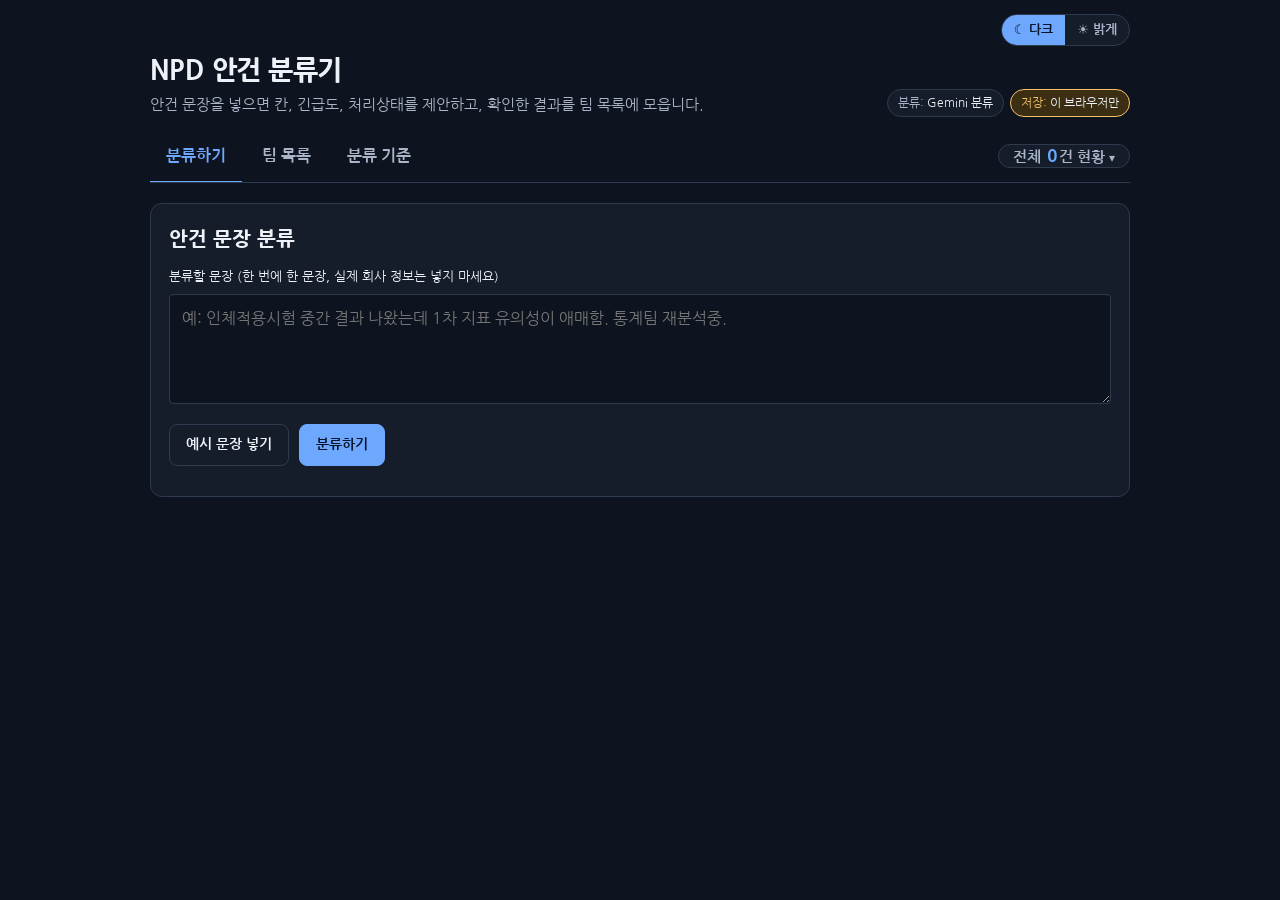
==== commit f55b7c78: "첫 화면을 아티팩트와 같은 모양으로, 팀 코드 제거 - 머리말·상단 배지·분류 결과(칸·긴급도·처리상태)를 아티팩트 문구 그대로 - 정확도 점검 탭 숨김 (grade.html 은 " ====
--- a/index.html
+++ b/index.html
@@ -443,16 +443,6 @@
 .theme-seg button:not(.on):hover { color: var(--accent); }
 .theme-seg button:focus-visible { outline: 2px solid var(--accent); outline-offset: -2px; }
 
-/* Vercel 버전 추가 */
-#tabs a.ext { margin-left: 4px; }
-.team-code { display: flex; flex-wrap: wrap; align-items: center; gap: 8px 10px; margin: 14px 0 0; padding: 12px 14px; border: 1.5px solid var(--mid); background: var(--mid-soft); border-radius: 12px; }
-.team-code[hidden] { display: none; }
-.team-code .tc-msg { color: var(--mid); font-weight: 700; font-size: 14px; }
-.team-code input { font: inherit; font-size: 14px; padding: 6px 10px; border-radius: 8px; border: 1.5px solid var(--line); background: var(--surface); color: var(--ink); }
-.sr { position: absolute; width: 1px; height: 1px; overflow: hidden; clip: rect(0 0 0 0); white-space: nowrap; }
-.result h3 { display: flex; align-items: center; gap: 8px; }
-.result .fields input { width: 100%; font: inherit; font-size: 14px; padding: 6px 8px; border-radius: 4px; border: 1px solid var(--line); background: var(--surface); color: var(--ink); }
-@media (min-width: 761px) { .fields { grid-template-columns: repeat(4, minmax(0, 1fr)); } }
 </style>
 
 </head>
@@ -462,7 +452,7 @@
   <header class="top">
     <div>
       <h1>NPD 안건 분류기</h1>
-      <p class="sub">안건 문장을 넣으면 Gemini AI가 칸·긴급도·이유 한 줄을 제안하고(AI가 실패하면 규칙이 대신), 확인한 결과를 팀 목록에 모읍니다.</p>
+      <p class="sub">안건 문장을 넣으면 칸, 긴급도, 처리상태를 제안하고, 확인한 결과를 팀 목록에 모읍니다.</p>
     </div>
     <div class="pills" id="pills" aria-live="polite"></div>
   </header>
@@ -470,11 +460,9 @@
     <a href="#classify" data-tab="classify">분류하기</a>
     <a href="#list" data-tab="list">팀 목록</a>
     <a href="#rules" data-tab="rules">분류 기준</a>
-    <a href="grade.html#grade" id="tab-eval" class="ext" title="규칙·Gemini 정확도 채점 화면으로 이동">정확도 점검 ↗</a>
     <button type="button" id="tab-total" class="tab-total" aria-expanded="false" aria-controls="status-panel" title="눌러서 구분별 현황(완료 포함) 보기"></button>
   </nav>
   <div id="status-panel" class="status-panel" hidden></div>
-  <div id="team-code" class="team-code" hidden></div>
   <main>
     <section id="view-classify" hidden></section>
     <section id="view-list" hidden></section>
@@ -562,15 +550,12 @@
 })();
 
 /* ===================== 상태 ===================== */
-function ssGet(k) { try { return sessionStorage.getItem(k); } catch (e) { return null; } }
-function ssSet(k, v) { try { sessionStorage.setItem(k, v); } catch (e) {} }
 var S = {
-  store: "checking",          // checking | db(팀 공유) | memory(이 화면만) | locked(팀 코드 필요)
+  store: "checking",          // checking | db(팀 공유 목록) | local(이 브라우저만)
   storeErr: "",
   shared: [],                 // 팀 공유 목록 (/api/items)
-  local: [],                  // 공유 저장소가 없을 때: 이 화면을 연 동안만 (브라우저에도 저장하지 않음)
+  local: lsGet("npd_local_items_v1", []),   // 공유 저장소가 없을 때: 이 브라우저에만
   aiMode: "unknown", model: null,
-  teamCode: ssGet("npd_team_code") || "",
   filters: { cat: "", urg: "", stat: "", open: false, check: false, hideSample: false, q: "", sort: "urg" },
   pending: null, draftText: "",
   editingId: null, draft: null, tile: null, advOpen: false, statusOpen: false, updatedAt: Date.now(), view: (lsGet("npd_view_v1", "card") === "table" ? "table" : "card"),
@@ -578,7 +563,8 @@
 };
 
 /* ===================== 분류: Gemini(/api/classify) → 안 되면 규칙(rules.js) ===================== */
-function teamHeaders() { var hd = { "Content-Type": "application/json" }; if (S.teamCode) hd["X-Team-Code"] = S.teamCode; return hd; }
+function saveLocal() { lsSet("npd_local_items_v1", S.local); }
+var JSON_HEADERS = { "Content-Type": "application/json" };
 function invalidAI(r) {
   if (!r) return "판정 없음";
   if (r.error) return r.error;
@@ -589,12 +575,11 @@
   var err = null;
   try {
     var ctl = new AbortController(), tm = setTimeout(function () { ctl.abort(); }, 75000);
-    var r = await fetch("/api/classify", { method: "POST", headers: teamHeaders(), body: JSON.stringify({ texts: [masked] }), signal: ctl.signal });
+    var r = await fetch("/api/classify", { method: "POST", headers: JSON_HEADERS, body: JSON.stringify({ texts: [masked] }), signal: ctl.signal });
     clearTimeout(tm);
     var t = await r.text(), j = null;
     try { j = JSON.parse(t); } catch (e) { /* JSON 아님 */ }
-    if (r.status === 401) { showTeamCode("AI 분류에 팀 코드가 필요합니다."); err = "팀 코드가 필요합니다"; }
-    else if (!r.ok || !j) err = (j && j.error) || ("AI 서버 응답 오류 (HTTP " + r.status + ")");
+    if (!r.ok || !j) err = (j && j.error) || ("AI 서버 응답 오류 (HTTP " + r.status + ")");
     else if (!Array.isArray(j.results) || !j.results.length) err = "AI 서버 응답 형식 오류";
     else {
       var a = j.results[0];
@@ -610,42 +595,42 @@
 /* ===================== 팀 공유 목록: /api/items (Upstash). 저장소가 없으면 이 화면을 연 동안만 ===================== */
 async function api(body) {
   var r = await fetch("/api/items", body
-    ? { method: "POST", headers: teamHeaders(), body: JSON.stringify(body), cache: "no-store" }
-    : { headers: teamHeaders(), cache: "no-store" });
+    ? { method: "POST", headers: JSON_HEADERS, body: JSON.stringify(body), cache: "no-store" }
+    : { cache: "no-store" });
   var j = null;
   try { j = await r.json(); } catch (e) { /* JSON 아님 */ }
   if (r.ok && j) return j;
   throw { status: r.status, msg: (j && j.error) || ("HTTP " + r.status) };
 }
 function allItems() {
-  return S.store === "db" ? S.shared.slice() : S.local.map(function (x) { return Object.assign({}, x, { loc: true }); });
+  var loc = S.local.map(function (x) { return Object.assign({}, x, { loc: true }); });
+  return S.store === "db" ? S.shared.concat(loc) : loc;
 }
 async function loadItems() {
   try {
     var j = await api(null);
-    S.shared = j.items || []; S.store = "db"; S.storeErr = ""; S.updatedAt = Date.now(); hideTeamCode();
+    S.shared = j.items || []; S.store = "db"; S.storeErr = ""; S.updatedAt = Date.now();
     return true;
   } catch (e) {
-    if (e.status === 401) { S.store = "locked"; showTeamCode(); return false; }
     if (S.store === "db") { S.storeErr = "공유 목록을 새로 불러오지 못했습니다(" + e.msg + ")"; return false; }   // 보던 목록은 그대로 둔다
-    S.store = "memory";
-    S.storeErr = e.status === 503 ? "공유 저장소(DB)가 아직 연결되지 않았습니다" : "공유 저장소에 연결하지 못했습니다";
+    S.store = "local"; S.local = lsGet("npd_local_items_v1", []); S.updatedAt = Date.now();
+    S.storeErr = e.status === 503 ? "공유 저장소가 연결되지 않았습니다" : "공유 저장소에 연결하지 못했습니다";
     return false;
   }
 }
 async function addItem(item) {
   if (S.store === "db") {
     try { var j = await api({ action: "add", item: item }); S.shared.unshift(j.item); return "shared"; }
-    catch (e) { if (e.status === 401) showTeamCode(); toast("공유 목록에 저장하지 못했습니다: " + e.msg); return "fail"; }
-  }
-  if (S.store === "locked") { toast("팀 코드를 먼저 입력하세요."); return "fail"; }
-  S.local.unshift(Object.assign({ id: "m" + Date.now().toString(36) + Math.random().toString(36).slice(2, 6), at: Date.now() }, item));
+    catch (e) { /* 아래: 이 브라우저에 저장 */ }
+  }
+  S.local.unshift(Object.assign({ id: "l" + Date.now().toString(36) + Math.random().toString(36).slice(2, 6), at: Date.now() }, item));
+  saveLocal();
   return "local";
 }
 async function updateItem(it, patch) {
   if (it.loc || S.store !== "db") {
     var x = S.local.find(function (l) { return l.id === it.id; });
-    if (x) Object.assign(x, patch);
+    if (x) { Object.assign(x, patch); saveLocal(); }
     renderList(); return true;
   }
   try {
@@ -656,34 +641,18 @@
   } catch (e) { toast("저장하지 못했습니다: " + e.msg); renderList(); return false; }
 }
 async function removeItem(it) {
-  if (it.loc || S.store !== "db") { S.local = S.local.filter(function (l) { return l.id !== it.id; }); renderList(); return; }
+  if (it.loc || S.store !== "db") { S.local = S.local.filter(function (l) { return l.id !== it.id; }); saveLocal(); renderList(); return; }
   try { await api({ action: "delete", id: it.id }); S.shared = S.shared.filter(function (y) { return y.id !== it.id; }); renderList(); }
   catch (e) { toast("삭제하지 못했습니다: " + e.msg); }
 }
-
-/* ===================== 팀 코드 (서버에 TEAM_CODE 를 걸어 둔 경우에만 나타남) ===================== */
-function showTeamCode(msg) {
-  var p = $("#team-code"); if (!p) return;
-  p.hidden = false; p.textContent = "";
-  var inp = h("input", { type: "password", id: "team-code-in", placeholder: "팀 코드", autocomplete: "off" });
-  async function submit() {
-    S.teamCode = inp.value.trim(); ssSet("npd_team_code", S.teamCode);
-    var ok = await loadItems(); renderPills(); renderList();
-    toast(ok ? "팀 코드를 확인했습니다." : "팀 코드가 맞지 않습니다.");
-  }
-  inp.addEventListener("keydown", function (e) { if (e.key === "Enter") submit(); });
-  p.append(h("span", { class: "tc-msg", text: msg || "이 사이트는 팀 코드가 있어야 팀 목록과 AI 분류를 쓸 수 있습니다." }),
-    h("label", { for: "team-code-in", class: "sr" }, "팀 코드"), inp, h("button", { type: "button", class: "btn sm primary", onclick: submit }, "확인"));
-}
-function hideTeamCode() { var p = $("#team-code"); if (p) p.hidden = true; }
 
 /* ===================== 상단 표시 ===================== */
 function renderPills() {
   var p = $("#pills"); if (!p) return; p.textContent = "";
-  var ai = S.aiMode === "rule" ? "규칙 (AI 대체)" : "Gemini";
+  var ai = S.aiMode === "ai" ? "Gemini 분류" : S.aiMode === "rule" ? "간이 분류" : "Gemini 분류";
   p.append(h("span", { class: "pill" + (S.aiMode === "rule" ? " warn" : ""), title: S.model ? "모델 " + S.model : "" }, "분류: ", h("b", { text: ai })));
-  var st = S.store === "db" ? "팀 공유" : S.store === "memory" ? "이 화면만 (공유 안 됨)" : S.store === "locked" ? "팀 코드 필요" : "확인 중";
-  p.append(h("span", { class: "pill" + (S.store === "memory" || S.store === "locked" ? " warn" : ""), title: S.storeErr || "" }, "저장: ", h("b", { text: st })));
+  var st = S.store === "db" ? (S.storeErr ? "공유 목록(연결 불안정)" : "공유 목록") : S.store === "local" ? "이 브라우저만" : "확인 중";
+  p.append(h("span", { class: "pill" + (S.store === "local" ? " warn" : ""), title: S.storeErr || "" }, "저장: ", h("b", { text: st })));
 }
 
 /* ===================== 화면: 분류하기 ===================== */
@@ -714,15 +683,14 @@
     ta,
     h("div", { class: "row mt" }, ex, go),
     h("div", { id: "status", class: "hint mt", "aria-live": "polite" }),
-    h("div", { id: "result" }),
-    h("p", { class: "hint mt", text: "이름·전화번호·사번·이메일은 브라우저에서 가린 뒤에만 AI로 보내고, 팀 목록에도 가린 문장만 저장합니다." })));
+    h("div", { id: "result" })));
   if (S.pending) renderResult();
 }
 async function doClassify() {
   var text = ($("#txt").value || "").trim(), status = $("#status");
   if (!text) { status.textContent = "문장을 먼저 입력하세요."; return; }
   if (S.busy) return;
-  S.busy = true; $("#go").disabled = true; status.textContent = "분류하는 중입니다.";
+  S.busy = true; $("#go").disabled = true; status.textContent = "분류하는 중입니다. 보통 몇 초 걸립니다.";
   var masked = window.NpdMask.mask(text);
   try {
     var r = await classifyOne(masked);
@@ -738,19 +706,15 @@
   var cat = sel("f-cat", CAT_KEYS, p.cat, function (e) { p.cat = e.target.value; });
   var urg = sel("f-urg", URG_KEYS, p.urg, function (e) { p.urg = e.target.value; });
   var stt = sel("f-stat", STAT_KEYS, p.stat, function (e) { p.stat = e.target.value; });
-  var own = h("input", { type: "text", id: "f-owner", maxlength: "30", placeholder: "담당자 (가명 권장)", autocomplete: "off" });
-  own.value = p.owner || ""; own.addEventListener("input", function (e) { p.owner = e.target.value; });
   box.append(h("div", { class: "result" },
-    h("h3", null, "분류 결과 ", h("span", { class: "pill" + (p.mode === "ai" ? "" : " warn"), text: p.mode === "ai" ? "Gemini AI 분류" : "규칙 분류" })),
-    p.mode !== "ai" ? h("div", { class: "notice" }, h("b", { text: "AI 없이 규칙으로 갈랐습니다. " }), p.error ? "이유: " + p.error : "") : null,
-    h("div", { class: "hint", text: "개인정보를 가린 문장" }),
+    h("h3", { text: "분류 결과 (틀렸으면 고쳐서 저장하세요)" }),
     h("p", { class: "txt", text: p.text }),
     h("div", { class: "fields" },
-      h("div", null, h("label", { class: "lbl", for: "f-cat" }, "구분"), cat),
+      h("div", null, h("label", { class: "lbl", for: "f-cat" }, "칸"), cat),
       h("div", null, h("label", { class: "lbl", for: "f-urg" }, "긴급도"), urg),
-      h("div", null, h("label", { class: "lbl", for: "f-stat" }, "처리 단계"), stt),
-      h("div", null, h("label", { class: "lbl", for: "f-owner" }, "담당자"), own)),
-    p.why ? h("div", { class: "why" }, h("b", { text: "판정 이유 " }), p.why) : null,
+      h("div", null, h("label", { class: "lbl", for: "f-stat" }, "처리상태"), stt)),
+    p.why ? h("div", { class: "why" }, h("b", { text: "근거 " }), p.why) : null,
+    p.mode !== "ai" ? h("div", { class: "notice" }, h("b", { text: "AI 없이 규칙으로 갈랐습니다. " }), p.error ? "이유: " + p.error : "") : null,
     h("div", { class: "row mt" },
       h("button", { class: "btn primary", onclick: savePending }, "팀 목록에 저장"),
       h("button", { class: "btn", onclick: function () { S.pending = null; renderResult(); } }, "버리기"))));
@@ -758,13 +722,13 @@
 async function savePending() {
   var p = S.pending; if (!p) return;
   var where = await addItem({
-    text: p.text, cat: p.cat, urg: p.urg, stat: p.stat, owner: (p.owner || "").trim(),
+    text: p.text, cat: p.cat, urg: p.urg, stat: p.stat, owner: "",
     check: p.stat === "추가확인", reason: "", why: p.why || "", ai: p.ai,
-    edited: p.cat !== p.ai.cat || p.urg !== p.ai.urg, mode: p.mode, src: "user"
+    edited: p.cat !== p.ai.cat || p.urg !== p.ai.urg || p.stat !== p.ai.stat, mode: p.mode, src: "user"
   });
   if (where === "fail") return;
   S.pending = null; S.draftText = ""; renderClassify(); renderList();
-  toast(where === "shared" ? "팀 목록에 저장했습니다." : "이 화면에만 담았습니다. 공유 저장소가 연결되지 않아 새로고침하면 사라집니다.");
+  toast(where === "shared" ? "팀 목록에 저장했습니다." : "이 브라우저에만 저장했습니다. 공유 목록을 쓸 수 없습니다.");
 }
 
 /* ===================== 화면: 팀 목록 ===================== */
@@ -856,7 +820,7 @@
   UPDATING = false;
   renderPills(); renderList();
   var tt = new Date(S.updatedAt).toLocaleTimeString("ko-KR", { hour: "2-digit", minute: "2-digit", second: "2-digit" });
-  toast(ok ? "업데이트했습니다. (" + tt + ")" : (S.store === "memory" ? "공유 저장소가 연결되지 않아 이 화면의 목록만 보여 줍니다." : "업데이트하지 못했습니다. " + (S.storeErr || "")));
+  toast(ok ? "업데이트했습니다. (" + tt + ")" : (S.store === "local" ? "이 브라우저에 저장된 목록을 다시 불러왔습니다." : "업데이트하지 못했습니다. " + (S.storeErr || "")));
 }
 function resetFilters() {
   S.filters = { cat: "", urg: "", stat: "", open: false, check: false, hideSample: false, q: "", sort: "urg" };
@@ -943,7 +907,7 @@
   var body;
   if (!list.length) {
     body = h("div", { class: "items" }, h("div", { class: "empty" },
-      all.length ? "조건에 맞는 안건이 없습니다. 필터를 풀어 보세요." : (S.store === "checking" ? "공유 목록을 불러오는 중입니다." : S.store === "locked" ? "팀 코드를 입력하면 팀 목록이 보입니다." : "아직 저장된 안건이 없습니다. '분류하기'에서 문장을 분류해 저장하면 여기에 모입니다.")));
+      all.length ? "조건에 맞는 안건이 없습니다. 필터를 풀어 보세요." : (S.store === "checking" ? "공유 목록을 불러오는 중입니다." : "아직 저장된 안건이 없습니다. '분류하기'에서 문장을 분류해 저장하면 여기에 모입니다.")));
   } else if (S.view === "table") {
     body = tableFor(list);
   } else {
@@ -951,8 +915,7 @@
   }
   var tileNote = S.tile ? h("p", { class: "hint tile-note" }, "「" + TILE_LABEL[S.tile] + "」 업무만 긴급도 순으로 정렬해 보는 중입니다. 같은 숫자를 다시 누르면 전체로 돌아갑니다.") : null;
   v.textContent = "";
-  if (S.store === "db" && S.storeErr) v.append(h("div", { class: "notice info", style: "margin-bottom:12px" }, S.storeErr + ". 화면에 보이는 내용이 최신이 아닐 수 있습니다."));
-  else if (S.store === "memory") v.append(h("div", { class: "notice info", style: "margin-bottom:12px" }, S.storeErr + ". 지금 담는 업무는 이 화면에만 있고 새로고침하면 사라집니다."));
+  if (S.store === "db" && S.storeErr) v.append(h("div", { class: "notice info", style: "margin-bottom:12px" }, "공유 목록을 아직 불러오지 못했습니다. 화면에 보이는 내용이 최신이 아닐 수 있습니다."));
   v.append(summary);
   if (tileNote) v.append(tileNote);
   v.append(bar, panel, body);
@@ -1006,7 +969,7 @@
       whoChip(it),
       it.check && it.stat !== "완료" ? h("span", { class: "chip stat stat-추가확인", title: it.reason || "", text: "확인 필요" }) : null,
       it.src === "sample" ? h("span", { class: "chip", text: "연습 데이터" }) : null,
-      it.loc ? h("span", { class: "chip", text: "공유 안 됨(이 화면만)" }) : null,
+      it.loc ? h("span", { class: "chip", text: "이 브라우저에만 저장" }) : null,
       null /* '사람이 수정' 표시는 화면에 보이지 않게 함(값은 저장됨) */,
       h("span", { class: "mono", text: d })));
   var editBtn = h("button", { class: "btn sm edit icon", type: "button", disabled: editing, title: editing ? "수정 중" : "수정", "aria-label": editing ? "수정 중" : "수정", onclick: function () { startEdit(it); } });
@@ -1029,7 +992,7 @@
     var flags = [
       it.check && it.stat !== "완료" ? h("span", { class: "chip stat stat-추가확인", title: it.reason || "", text: "확인 필요" }) : null,
       it.src === "sample" ? h("span", { class: "chip", text: "연습 데이터" }) : null,
-      it.loc ? h("span", { class: "chip", text: "공유 안 됨(이 화면만)" }) : null,
+      it.loc ? h("span", { class: "chip", text: "이 브라우저에만 저장" }) : null,
       null /* '사람이 수정' 표시는 화면에 보이지 않게 함(값은 저장됨) */
     ].filter(Boolean);
     var tr = h("tr", { class: (it.stat === "완료" ? "done " : "") + (editing ? "editing" : "") },
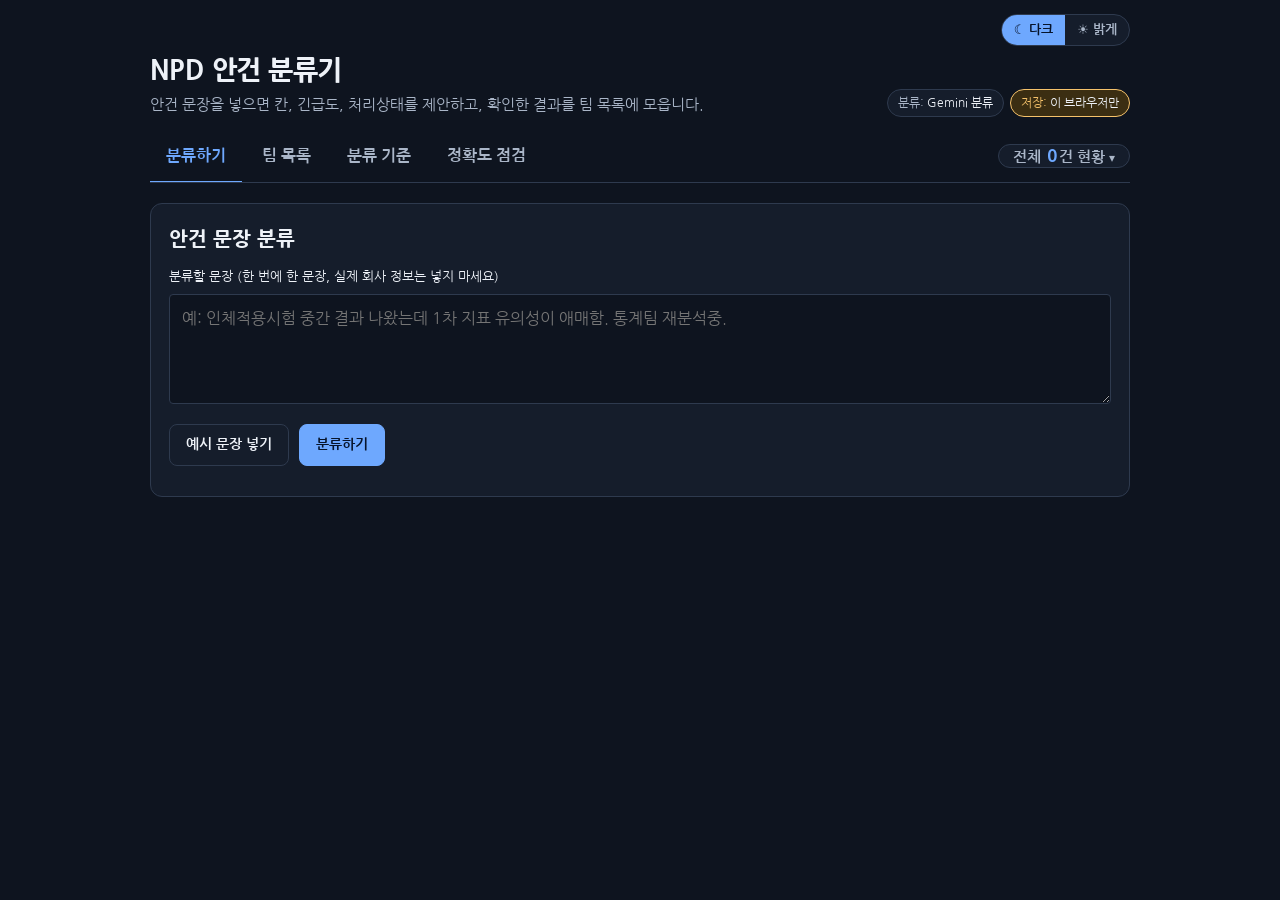
==== commit ef182a59: "첫 화면에 정확도 점검 탭 다시 표시 Co-Authored-By: Claude Sonnet 5.5 <noreply@anthropic.com>" ====
--- a/index.html
+++ b/index.html
@@ -460,6 +460,7 @@
     <a href="#classify" data-tab="classify">분류하기</a>
     <a href="#list" data-tab="list">팀 목록</a>
     <a href="#rules" data-tab="rules">분류 기준</a>
+    <a href="grade.html#grade" id="tab-eval" class="ext" title="규칙·Gemini 정확도 채점 화면으로 이동">정확도 점검</a>
     <button type="button" id="tab-total" class="tab-total" aria-expanded="false" aria-controls="status-panel" title="눌러서 구분별 현황(완료 포함) 보기"></button>
   </nav>
   <div id="status-panel" class="status-panel" hidden></div>
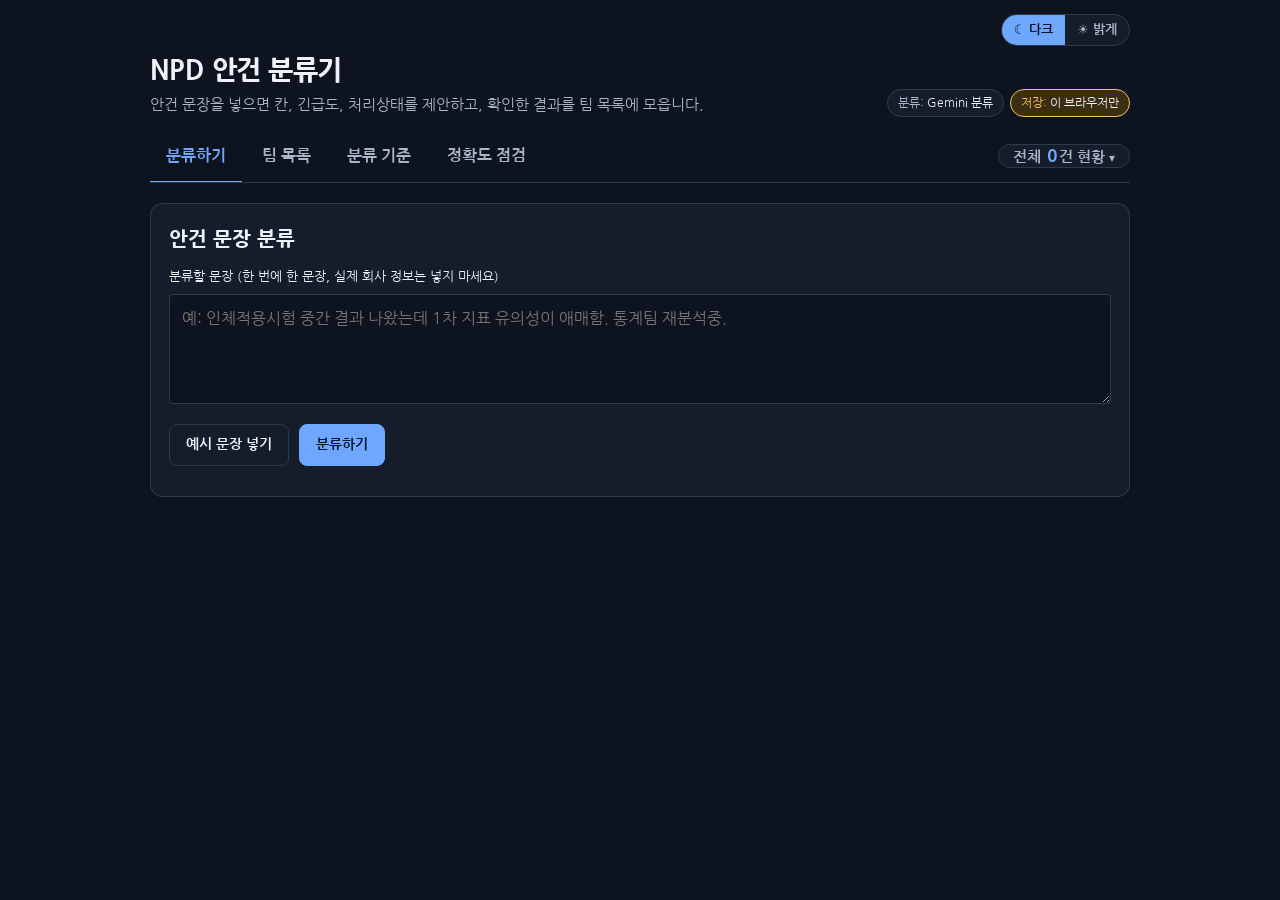
==== commit 105b1a48: "정확도 점검을 첫 화면 탭 하나로 합침 (규칙·Gemini 채점) - index.html: 정확도 점검 탭에 규칙 채점, AI 채점, 비교표, 틀린 문장, 측정 조건, 결과 내려받" ====
--- a/index.html
+++ b/index.html
@@ -443,6 +443,25 @@
 .theme-seg button:not(.on):hover { color: var(--accent); }
 .theme-seg button:focus-visible { outline: 2px solid var(--accent); outline-offset: -2px; }
 
+
+/* 정확도 점검 탭 */
+table.cmp { min-width: 520px; }
+table.cmp th:first-child { white-space: normal; color: var(--ink); font-size: 14px; font-weight: 700; }
+table.cmp td { font-variant-numeric: tabular-nums; font-weight: 700; }
+.okt { color: var(--ok); font-weight: 700; }
+.bad-t { color: var(--hi); font-weight: 700; }
+ul.wrongs { list-style: none; margin: 0; padding: 0; display: grid; gap: 10px; }
+li.wrong { background: var(--surface); border: 1.5px solid var(--line); border-radius: 12px; padding: 12px 14px; font-size: 14.5px; }
+li.wrong .src { font-weight: 700; margin-bottom: 4px; overflow-wrap: anywhere; }
+li.wrong .diff { padding: 3px 0; border-top: 0; }
+li.wrong .rsn { color: var(--muted); font-size: 13.5px; margin-top: 4px; }
+.tags { display: flex; flex-wrap: wrap; gap: 6px; margin: 6px 0; }
+.tag { font-size: 12.5px; padding: 1px 9px; border-radius: 6px; background: var(--surface-2); border: 1px solid var(--line); }
+.tag.bad { background: var(--hi-soft); color: var(--hi); border-color: transparent; font-weight: 700; }
+dl.cond { display: grid; grid-template-columns: max-content 1fr; gap: 6px 14px; font-size: 14px; margin: 0; }
+dl.cond dt { color: var(--muted); font-weight: 700; }
+dl.cond dd { margin: 0; overflow-wrap: anywhere; }
+@media (max-width: 560px) { dl.cond { grid-template-columns: 1fr; } dl.cond dd { margin-bottom: 6px; } }
 </style>
 
 </head>
@@ -460,7 +479,7 @@
     <a href="#classify" data-tab="classify">분류하기</a>
     <a href="#list" data-tab="list">팀 목록</a>
     <a href="#rules" data-tab="rules">분류 기준</a>
-    <a href="grade.html#grade" id="tab-eval" class="ext" title="규칙·Gemini 정확도 채점 화면으로 이동">정확도 점검</a>
+    <a href="#grade" data-tab="grade">정확도 점검</a>
     <button type="button" id="tab-total" class="tab-total" aria-expanded="false" aria-controls="status-panel" title="눌러서 구분별 현황(완료 포함) 보기"></button>
   </nav>
   <div id="status-panel" class="status-panel" hidden></div>
@@ -468,6 +487,7 @@
     <section id="view-classify" hidden></section>
     <section id="view-list" hidden></section>
     <section id="view-rules" hidden></section>
+    <section id="view-grade" hidden></section>
   </main>
 </div>
 <div class="toast" id="toast" role="status" hidden></div>
@@ -1034,8 +1054,228 @@
     h("p", { class: "hint mt", text: "처리상태는 문장에 나타난 진행 상황만으로 판단합니다. 분명하지 않으면 완료로 처리하지 않고 추가확인으로 표시합니다." })));
 }
 
-/* ===================== 화면 전환 (정확도 점검은 grade.html 로 이동) ===================== */
-var TABS = ["classify", "list", "rules"];
+/* ===================== 화면: 정확도 점검 (정답 30건으로 규칙·Gemini 채점) =====================
+   정답(data/answer.json)은 채점 버튼을 누를 때만 읽는다. 규칙·분류 기준을 만드는 데에는 쓰지 않는다. 채점 내역은 저장하지 않는다(내려받기만). */
+var G = { gold: null, ruleRows: null, aiRuns: [], busy: false };
+var GBATCH = 10;
+function gPct(n, d) { return (n / d * 100).toFixed(1) + "%"; }
+function loadGold() {
+  return G.gold ? Promise.resolve(G.gold) : getJ("data/answer.json").then(function (g) { G.gold = g; return g; });
+}
+function gRuleRows(gold) {
+  return gold.map(function (g) {
+    var r = window.NpdRules.classify(window.NpdMask.mask(g.text), CRITERIA, KEYWORDS);
+    return { fail: false, category: r.category, urgency: r.urgency, reason: r.reason };
+  });
+}
+function gMetrics(rows, gold) {
+  var worstCat = CRITERIA["판정순서"][0];   // 놓치면 안전·법규 리스크로 이어지는 칸
+  var m = { n: rows.length, cat: 0, urg: 0, both: 0, fail: 0, wrong: 0, worstTotal: 0, worstMiss: 0, worstFail: 0, worstCat: worstCat };
+  rows.forEach(function (r, i) {
+    var g = gold[i], isWorst = g["칸"] === worstCat;
+    if (isWorst) m.worstTotal++;
+    if (r.fail) { m.fail++; if (isWorst) m.worstFail++; return; }
+    var c = r.category === g["칸"], u = r.urgency === g["긴급도"];
+    if (c) m.cat++;
+    if (u) m.urg++;
+    if (c && u) m.both++; else m.wrong++;
+    if (isWorst && !c) m.worstMiss++;
+  });
+  return m;
+}
+async function gCallAI(texts) {
+  try {
+    var ctl = new AbortController(), tm = setTimeout(function () { ctl.abort(); }, 75000);
+    var r = await fetch("/api/classify", { method: "POST", headers: JSON_HEADERS, body: JSON.stringify({ texts: texts }), signal: ctl.signal });
+    clearTimeout(tm);
+    var t = await r.text(), j = null;
+    try { j = JSON.parse(t); } catch (e) { /* JSON 아님 */ }
+    if (!r.ok || !j) return { ok: false, error: (j && j.error) || ("AI 서버 응답 오류 (HTTP " + r.status + ")") };
+    if (!Array.isArray(j.results) || j.results.length !== texts.length) return { ok: false, error: "AI 서버 응답 형식 오류" };
+    return { ok: true, results: j.results, model: j.model };
+  } catch (e) { return { ok: false, error: e && e.name === "AbortError" ? "AI 응답 시간 초과" : "AI 서버에 연결하지 못했습니다" }; }
+}
+function gSetBusy(on) { G.busy = on; $("#grade-btn").disabled = on; $("#ai-grade-btn").disabled = on; }
+function gStatus(msg) { var e = $("#grade-status"); if (e) e.textContent = msg; }
+var GOLD_ERR = "data/answer.json 을 읽지 못했습니다. 잠시 뒤 다시 눌러 주세요.";
+
+async function onRuleGrade() {
+  if (G.busy) return;
+  gSetBusy(true); gStatus("규칙으로 채점하는 중입니다.");
+  try { var gold = await loadGold(); G.ruleRows = gRuleRows(gold); renderGradeOut(); gStatus(""); }
+  catch (e) { gStatus(GOLD_ERR); }
+  gSetBusy(false);
+}
+async function onAIGrade() {
+  if (G.busy) return;
+  gSetBusy(true);
+  try {
+    var gold = await loadGold();
+    G.ruleRows = gRuleRows(gold);                       // 같은 30개를 규칙으로도 채점해 나란히 비교
+    var masked = gold.map(function (g) { return window.NpdMask.mask(g.text); });
+    var rows = [], model = null, requests = 0;
+    gStatus("AI 채점 중… 0/" + gold.length);
+    for (var start = 0; start < gold.length; start += GBATCH) {
+      var end = Math.min(start + GBATCH, gold.length);
+      var res = await gCallAI(masked.slice(start, end));
+      requests++;
+      for (var k = start; k < end; k++) {
+        var r = res.ok ? res.results[k - start] : null;
+        var err = res.ok ? invalidAI(r) : res.error;
+        rows.push(err ? { fail: true, error: err } : { fail: false, category: r.category, urgency: r.urgency, reason: r.reason });
+      }
+      if (res.ok && res.model) model = res.model;
+      gStatus("AI 채점 중… " + end + "/" + gold.length);
+    }
+    G.aiRuns.push({ rows: rows, model: model, when: new Date(), requests: requests });
+    renderGradeOut();
+    gStatus("AI 채점 완료 " + gold.length + "/" + gold.length + " (응답 실패 " + rows.filter(function (r) { return r.fail; }).length + "건)");
+  } catch (e) { gStatus(G.gold ? "AI 채점 중 오류가 났습니다. 다시 눌러 주세요." : GOLD_ERR); }
+  gSetBusy(false);
+}
+
+function gCmpTable(rm, am) {
+  function row(label, a, b) { return h("tr", null, h("th", null, label), h("td", null, a), h("td", null, b)); }
+  function frac(x, n) { return x + " / " + n + " (" + gPct(x, n) + ")"; }
+  var none = "미측정";
+  return h("div", { class: "tbl-wrap" }, h("table", { class: "cmp" },
+    h("thead", null, h("tr", null, h("th", null, "평가 지표"), h("th", null, "규칙 기반"), h("th", null, "Gemini AI"))),
+    h("tbody", null,
+      row("칸 분류 정확도", rm ? frac(rm.cat, rm.n) : none, am ? frac(am.cat, am.n) : none),
+      row("긴급도 정확도", rm ? frac(rm.urg, rm.n) : none, am ? frac(am.urg, am.n) : none),
+      row("둘 다 정답", rm ? rm.both + "건" : none, am ? am.both + "건" : none),
+      row("오분류", rm ? rm.wrong + "건" : none, am ? am.wrong + "건" : none),
+      row("응답 실패", "해당 없음", am ? am.fail + "건" : none),
+      row("가장 나쁜 실수 (" + (rm || am).worstCat + " 안건을 다른 칸으로)",
+        rm ? rm.worstMiss + " / " + rm.worstTotal + "건" : none,
+        am ? am.worstMiss + " / " + am.worstTotal + "건" + (am.worstFail ? " (응답 실패 " + am.worstFail + "건 별도)" : "") : none))));
+}
+function gMark(ok) { return ok ? "○" : "✕"; }
+function gPred(label, r, g) {
+  var d = h("div", { class: "diff" }, h("b", null, label + " "));
+  if (r.fail) { d.append("응답 실패 — " + r.error); return d; }
+  d.append(h("span", { class: r.category === g["칸"] ? "okt" : "bad-t", text: gMark(r.category === g["칸"]) + " " + r.category }), " / ",
+    h("span", { class: r.urgency === g["긴급도"] ? "okt" : "bad-t", text: gMark(r.urgency === g["긴급도"]) + " " + r.urgency }));
+  return d;
+}
+function gIsBoth(r, g) { return !r.fail && r.category === g["칸"] && r.urgency === g["긴급도"]; }
+function gMismatch(gold, ruleR, aiR) {
+  var worstCat = CRITERIA["판정순서"][0], topUrg = CRITERIA["긴급도"][0]["이름"];
+  var ul = h("ul", { class: "wrongs" }), count = 0;
+  gold.forEach(function (g, i) {
+    var rr = ruleR ? ruleR[i] : null, ar = aiR ? aiR[i] : null;
+    if (!((rr && !gIsBoth(rr, g)) || (ar && !gIsBoth(ar, g)))) return;
+    count++;
+    var li = h("li", { class: "wrong" }, h("div", { class: "src", text: g.id + " · " + g.text }));
+    var tags = h("div", { class: "tags" });
+    if (g["칸"] === worstCat) {
+      if (rr && !rr.fail && rr.category !== worstCat) tags.append(h("span", { class: "tag bad", text: "가장 나쁜 실수 — 규칙" }));
+      if (ar && !ar.fail && ar.category !== worstCat) tags.append(h("span", { class: "tag bad", text: "가장 나쁜 실수 — AI" }));
+      if (ar && ar.fail) tags.append(h("span", { class: "tag bad", text: worstCat + " 안건인데 AI 응답 실패" }));
+      if (g["긴급도"] === topUrg) tags.append(h("span", { class: "tag bad", text: "정답 긴급도 " + topUrg + " (안전·법규 우려 또는 임박한 차질)" }));
+    }
+    if (g.note) tags.append(h("span", { class: "tag", text: "정답에 「" + g.note + "」 표기 — 정답 그대로 적용" }));
+    li.append(h("div", { class: "diff" }, h("b", null, "정답 "), g["칸"] + " / " + g["긴급도"]));
+    if (rr) li.append(gPred("규칙", rr, g));
+    if (ar) li.append(gPred("AI", ar, g));
+    if (tags.childNodes.length) li.append(tags);
+    if (rr) li.append(h("div", { class: "rsn", text: "규칙의 판정 이유: " + rr.reason }));
+    if (ar && !ar.fail) li.append(h("div", { class: "rsn", text: "AI의 판정 이유: " + ar.reason }));
+    ul.append(li);
+  });
+  return { ul: ul, count: count };
+}
+function gRepeat(gold) {
+  if (G.aiRuns.length < 2 || !G.ruleRows) return null;
+  var rm = gMetrics(G.ruleRows, gold), ms = G.aiRuns.map(function (r) { return gMetrics(r.rows, gold); });
+  function stat(key) {
+    var v = ms.map(function (m) { return m[key] / m.n * 100; });
+    var mean = v.reduce(function (a, b) { return a + b; }, 0) / v.length;
+    return { v: v, wobble: Math.max.apply(null, v) - Math.min.apply(null, v), gain: mean - rm[key] / rm.n * 100 };
+  }
+  function line(label, st) {
+    return label + ": " + st.v.map(function (x) { return x.toFixed(1) + "%"; }).join(", ") + " → 규칙 대비 평균 개선 " + st.gain.toFixed(1) +
+      "%p, 측정 흔들림(최대-최소) " + st.wobble.toFixed(1) + "%p → " + (st.gain > 0 && st.gain > st.wobble ? "개선 폭이 흔들림보다 큼" : "개선 폭이 흔들림보다 크지 않음");
+  }
+  return h("div", { class: "notice info" }, h("b", null, "같은 조건으로 AI 채점 " + G.aiRuns.length + "회 측정"), h("div", null, line("칸", stat("cat"))), h("div", null, line("긴급도", stat("urg"))));
+}
+function renderGradeOut() {
+  var out = $("#grade-out"); if (!out) return; out.textContent = "";
+  var gold = G.gold, m = KEYWORDS["메타"];
+  var run = G.aiRuns.length ? G.aiRuns[G.aiRuns.length - 1] : null;
+  var rm = G.ruleRows ? gMetrics(G.ruleRows, gold) : null, am = run ? gMetrics(run.rows, gold) : null;
+  var n = gold.length, noteCount = gold.filter(function (g) { return g.note; }).length;
+  var list = gMismatch(gold, G.ruleRows, run && run.rows);
+  out.append(h("h3", { text: "채점 결과 (평가 " + n + "건)" }), gCmpTable(rm, am),
+    h("p", { class: "hint mt", text: "둘 다 정답 + 오분류 + 응답 실패 = 평가 건수. AI가 답하지 못한 문장은 오답으로 계산했고 응답 실패로 따로 셌습니다." }));
+  var rep = gRepeat(gold); if (rep) out.append(rep);
+  if (run) $("#dl-btn").hidden = false;
+  out.append(
+    h("h3", { text: "틀린 문장 " + list.count + "건 (원문 / 정답 / 규칙 판정 / AI 판정)" }),
+    list.count ? list.ul : h("p", { class: "okt", text: "모두 맞혔습니다." }),
+    h("h3", { text: "측정 조건" }),
+    h("dl", { class: "cond" },
+      h("dt", null, "평가 건수"), h("dd", null, n + "건 (data/answer.json, 정답에 「판단이 갈린다」 표기 " + noteCount + "건 포함, 정답 그대로 적용)"),
+      h("dt", null, "문장 처리"), h("dd", null, "개인정보(이름·전화번호·사번·이메일)를 가린 문장으로 규칙과 AI 모두 분류"),
+      h("dt", null, "규칙"), h("dd", null, m["출처"] + " " + m["연습문장수"] + "문장에서 추출한 낱말 (최소 " + m["최소_등장_문장수"] + "문장 등장, 집중도 " + m["최소_집중도"] + " 이상). 칸은 동점이면 판정 순서(" + CRITERIA["판정순서"].join(" → ") + "), 낱말이 없으면 마지막 칸. 긴급도는 동점이면 더 급한 쪽, 낱말이 없으면 " + CRITERIA["긴급도"][1]["이름"]),
+      h("dt", null, "AI"), h("dd", null, run ? "모델 " + (run.model || "확인 안 됨") + ", " + GBATCH + "문장씩 " + run.requests + "번 요청, 온도 0, 서버 응답 대기 60초. 분류 기준은 criteria.json을 그대로 전달 (측정 " + run.when.toLocaleString("ko-KR") + ", " + G.aiRuns.length + "회차)" : "아직 측정하지 않음"),
+      h("dt", null, "규칙 측정 시각"), h("dd", null, "규칙은 같은 조건에서 결과가 항상 같음")));
+  out.hidden = false;
+}
+function onGradeDownload() {
+  if (!G.aiRuns.length || !G.gold) return;
+  var gold = G.gold, run = G.aiRuns[G.aiRuns.length - 1], m = KEYWORDS["메타"], worstCat = CRITERIA["판정순서"][0];
+  var rm = gMetrics(G.ruleRows, gold), am = gMetrics(run.rows, gold);
+  function sum(x) {
+    return { 평가건수: x.n, 칸정확도: +(x.cat / x.n * 100).toFixed(1), 칸맞힌건수: x.cat, 긴급도정확도: +(x.urg / x.n * 100).toFixed(1), 긴급도맞힌건수: x.urg,
+      둘다정답: x.both, 오분류: x.wrong, 응답실패: x.fail, 가장나쁜실수: x.worstMiss, 가장나쁜실수_대상: x.worstTotal };
+  }
+  var obj = {
+    측정조건: {
+      정답파일: "data/answer.json", 평가건수: gold.length, 판단이갈린다_표기: gold.filter(function (g) { return g.note; }).length,
+      문장처리: "이름·전화번호·사번·이메일을 가린 문장으로 분류",
+      규칙: { 낱말출처: m["출처"], 연습문장수: m["연습문장수"], 최소_등장_문장수: m["최소_등장_문장수"], 최소_집중도: m["최소_집중도"], 낱말_최소_길이: m["낱말_최소_길이"] },
+      AI: { 모델: run.model, 문장씩: GBATCH, 요청횟수: run.requests, 온도: 0, 서버응답대기초: 60, 측정시각: run.when.toISOString() },
+      가장나쁜실수_정의: worstCat + " 정답 안건을 다른 칸으로 분류"
+    },
+    정확도: { 규칙: sum(rm), AI: sum(am) }, 응답실패건수: am.fail,
+    측정회차: G.aiRuns.map(function (r, i) {
+      var x = gMetrics(r.rows, gold);
+      return { 회차: i + 1, 모델: r.model, 측정시각: r.when.toISOString(), 칸정확도: +(x.cat / x.n * 100).toFixed(1), 긴급도정확도: +(x.urg / x.n * 100).toFixed(1), 둘다정답: x.both, 오분류: x.wrong, 응답실패: x.fail };
+    }),
+    문장별: gold.map(function (g, i) {
+      var rr = G.ruleRows[i], ar = run.rows[i];
+      return {
+        id: g.id, 문장: g.text, 정답: { 칸: g["칸"], 긴급도: g["긴급도"], note: g.note || null },
+        규칙: { 칸: rr.category, 긴급도: rr.urgency, 이유: rr.reason, 칸정답: rr.category === g["칸"], 긴급도정답: rr.urgency === g["긴급도"] },
+        AI: ar.fail ? { 응답실패: true, 오류이유: ar.error }
+          : { 응답실패: false, 칸: ar.category, 긴급도: ar.urgency, 이유: ar.reason, 칸정답: ar.category === g["칸"], 긴급도정답: ar.urgency === g["긴급도"] },
+        가장나쁜실수_규칙: g["칸"] === worstCat && rr.category !== worstCat,
+        가장나쁜실수_AI: g["칸"] === worstCat && !ar.fail && ar.category !== worstCat
+      };
+    })
+  };
+  var url = URL.createObjectURL(new Blob([JSON.stringify(obj, null, 2)], { type: "application/json" }));
+  var a = document.createElement("a"); a.href = url; a.download = "ai_채점결과.json";
+  document.body.append(a); a.click(); a.remove();
+  setTimeout(function () { URL.revokeObjectURL(url); }, 1000);
+}
+function renderGrade() {
+  var v = $("#view-grade"); v.textContent = "";
+  v.append(h("div", { class: "panel" },
+    h("h2", { text: "정확도 점검" }),
+    h("p", { class: "hint", text: "팀장님이 정한 정답 30건과 규칙·AI의 판정을 견줍니다. 「AI로 채점」은 규칙 채점도 함께 해서 같은 30건으로 나란히 비교하고, AI에는 문장을 10개씩 3번 보냅니다." }),
+    h("div", { class: "row" },
+      h("button", { id: "grade-btn", class: "btn", type: "button", onclick: onRuleGrade }, "규칙으로 채점"),
+      h("button", { id: "ai-grade-btn", class: "btn primary", type: "button", onclick: onAIGrade }, "AI로 채점"),
+      h("button", { id: "dl-btn", class: "btn", type: "button", hidden: true, onclick: onGradeDownload }, "AI 채점 결과 내려받기")),
+    h("div", { id: "grade-status", class: "hint mt", role: "status", "aria-live": "polite" }),
+    h("div", { id: "grade-out", hidden: true })));
+  if (G.ruleRows || G.aiRuns.length) renderGradeOut();
+}
+
+/* ===================== 화면 전환 ===================== */
+var TABS = ["classify", "list", "rules", "grade"];
 function showTab() {
   var t = (location.hash || "").replace("#", "");
   if (TABS.indexOf(t) < 0) t = "classify";
@@ -1044,6 +1284,7 @@
     var a = $('#tabs a[data-tab="' + k + '"]'); if (a) { if (k === t) a.setAttribute("aria-current", "page"); else a.removeAttribute("aria-current"); }
   });
   if (t === "list") renderList();
+  if (t === "grade" && !$("#grade-btn")) renderGrade();
 }
 window.addEventListener("hashchange", showTab);
 
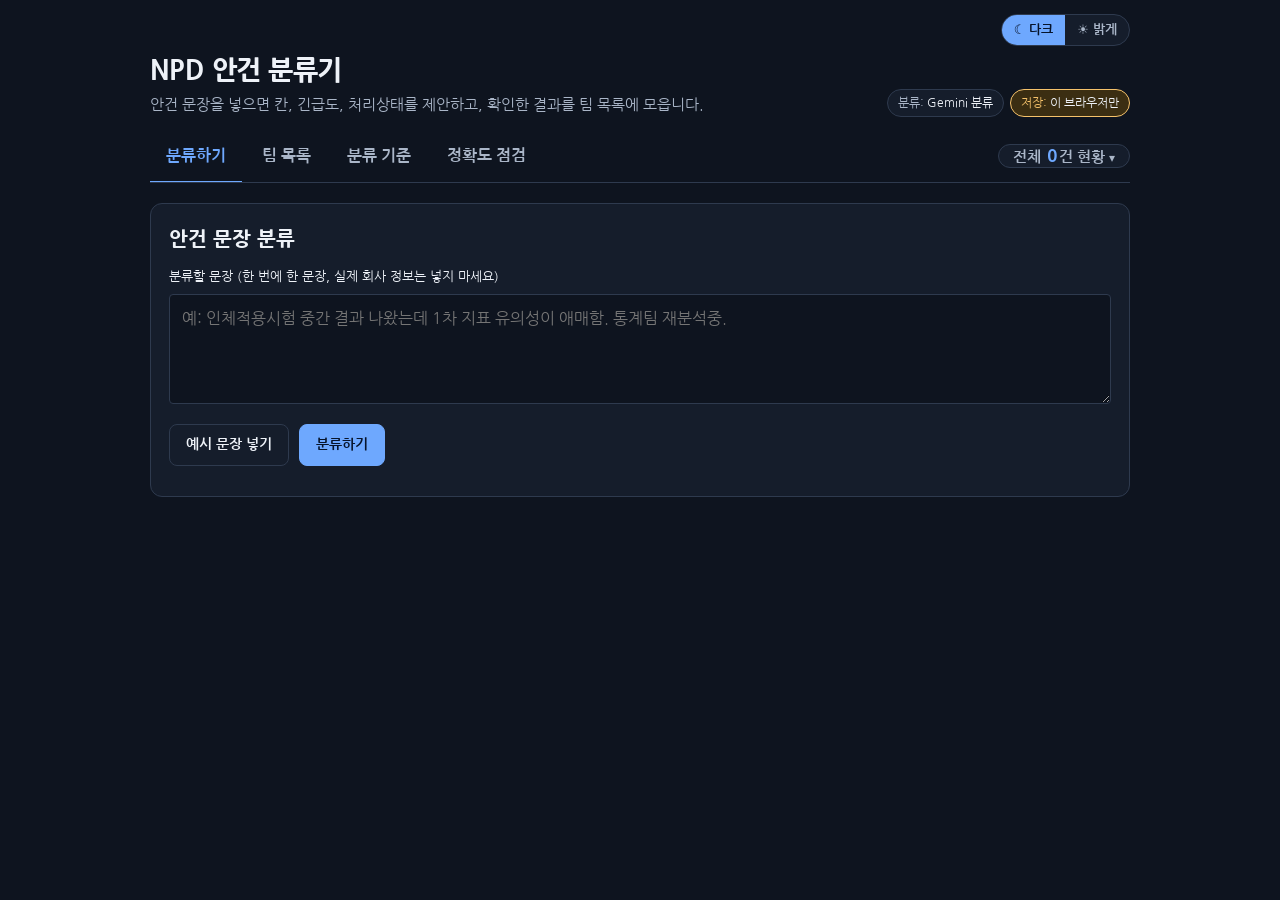
==== commit 6b4308d9: "모델 드롭다운을 분류하기 버튼 옆에도 표시: 분류할 때 바로 모델을 바꿔 다시 누를 수 있게 하기 위해 Co-Authored-By: Claude Sonnet 5.5 <noreply" ====
--- a/index.html
+++ b/index.html
@@ -63,6 +63,12 @@
 .pill { font-size: 12px; padding: 3px 10px; border-radius: 999px; border: 1px solid var(--line); background: var(--surface); color: var(--muted); }
 .pill b { color: var(--ink); font-weight: 500; }
 .pill.warn { border-color: var(--mid); color: var(--mid); background: var(--mid-soft); }
+.pill select { font: inherit; font-size: 12px; color: var(--ink); background: transparent; border: 0; padding: 0 2px; max-width: 200px; cursor: pointer; }
+.pill select option { background: var(--surface); color: var(--ink); }
+.model-slot { display: inline-flex; align-items: center; gap: 6px; }
+.model-slot .lbl-inline { font-size: 13px; color: var(--muted); }
+.model-slot select { font: inherit; font-size: 14px; color: var(--ink); background: var(--surface); border: 1px solid var(--line); border-radius: 6px; padding: 8px 10px; max-width: 260px; cursor: pointer; }
+.model-slot select option { background: var(--surface); color: var(--ink); }
 nav.tabs { display: flex; gap: 4px; border-bottom: 1px solid var(--line); overflow-x: auto; }
 nav.tabs a { padding: 10px 14px; text-decoration: none; color: var(--muted); font-weight: 500; border-bottom: 2px solid transparent; white-space: nowrap; margin-bottom: -1px; }
 nav.tabs a:hover { color: var(--ink); }
@@ -577,6 +583,8 @@
   shared: [],                 // 팀 공유 목록 (/api/items)
   local: lsGet("npd_local_items_v1", []),   // 공유 저장소가 없을 때: 이 브라우저에만
   aiMode: "unknown", model: null,
+  models: [], defaultModel: null,       // 서버가 Google 에서 조회한 모델 목록과 기본 모델
+  pick: lsGet("npd_model_v1", ""),      // 화면에서 고른 모델 ("" = 서버 기본). 이 브라우저에만 기억
   filters: { cat: "", urg: "", stat: "", open: false, check: false, hideSample: false, q: "", sort: "urg" },
   pending: null, draftText: "",
   editingId: null, draft: null, tile: null, advOpen: false, statusOpen: false, updatedAt: Date.now(), view: (lsGet("npd_view_v1", "card") === "table" ? "table" : "card"),
@@ -586,6 +594,7 @@
 /* ===================== 분류: Gemini(/api/classify) → 안 되면 규칙(rules.js) ===================== */
 function saveLocal() { lsSet("npd_local_items_v1", S.local); }
 var JSON_HEADERS = { "Content-Type": "application/json" };
+function modelBody(b) { if (S.pick && S.models.indexOf(S.pick) >= 0) b.model = S.pick; return b; }   // 고른 모델이 목록에 있을 때만 보낸다
 function invalidAI(r) {
   if (!r) return "판정 없음";
   if (r.error) return r.error;
@@ -596,7 +605,7 @@
   var err = null;
   try {
     var ctl = new AbortController(), tm = setTimeout(function () { ctl.abort(); }, 75000);
-    var r = await fetch("/api/classify", { method: "POST", headers: JSON_HEADERS, body: JSON.stringify({ texts: [masked] }), signal: ctl.signal });
+    var r = await fetch("/api/classify", { method: "POST", headers: JSON_HEADERS, body: JSON.stringify(modelBody({ texts: [masked] })), signal: ctl.signal });
     clearTimeout(tm);
     var t = await r.text(), j = null;
     try { j = JSON.parse(t); } catch (e) { /* JSON 아님 */ }
@@ -672,8 +681,29 @@
   var p = $("#pills"); if (!p) return; p.textContent = "";
   var ai = S.aiMode === "ai" ? "Gemini 분류" : S.aiMode === "rule" ? "간이 분류" : "Gemini 분류";
   p.append(h("span", { class: "pill" + (S.aiMode === "rule" ? " warn" : ""), title: S.model ? "모델 " + S.model : "" }, "분류: ", h("b", { text: ai })));
+  if (S.models.length) p.append(h("span", { class: "pill" }, "모델: ", modelSelect("model-pick")));   // 목록을 받았을 때만 보인다
   var st = S.store === "db" ? (S.storeErr ? "공유 목록(연결 불안정)" : "공유 목록") : S.store === "local" ? "이 브라우저만" : "확인 중";
   p.append(h("span", { class: "pill" + (S.store === "local" ? " warn" : ""), title: S.storeErr || "" }, "저장: ", h("b", { text: st })));
+  fillModelSlot();
+}
+/* 모델 고르기 드롭다운. 위쪽 배지 줄과 분류하기 버튼 옆에 같은 값으로 나란히 보인다 */
+function modelSelect(id) {
+  var cur = S.pick && S.models.indexOf(S.pick) >= 0 ? S.pick : "";
+  var ms = h("select", { id: id, "aria-label": "Gemini 모델 선택", title: "503(혼잡)이 나면 다른 모델로 바꿔 다시 분류하세요. 채점 결과에는 쓴 모델 이름이 함께 기록됩니다." });
+  ms.append(h("option", { value: "", text: "기본 (" + (S.defaultModel || "서버 설정") + ")" }));
+  S.models.forEach(function (m) { if (m !== S.defaultModel) ms.append(h("option", { value: m, text: m })); });
+  ms.value = cur;
+  ms.addEventListener("change", function () {
+    S.pick = ms.value; lsSet("npd_model_v1", S.pick); S.model = S.pick || S.defaultModel;
+    renderPills();   // 두 드롭다운을 새 값으로 다시 그린다
+    toast(S.pick ? "모델을 " + S.pick + "로 바꿨습니다." : "기본 모델로 돌아갔습니다.");
+  });
+  return ms;
+}
+function fillModelSlot() {   // 분류하기 버튼 옆 자리
+  var slot = $("#model-slot"); if (!slot) return;
+  slot.textContent = "";
+  if (S.models.length) slot.append(h("label", { class: "lbl-inline", for: "model-pick2", text: "모델" }), modelSelect("model-pick2"));
 }
 
 /* ===================== 화면: 분류하기 ===================== */
@@ -702,9 +732,10 @@
     h("h2", { text: "안건 문장 분류" }),
     h("label", { class: "lbl", for: "txt" }, "분류할 문장 (한 번에 한 문장, 실제 회사 정보는 넣지 마세요)"),
     ta,
-    h("div", { class: "row mt" }, ex, go),
+    h("div", { class: "row mt" }, ex, go, h("span", { id: "model-slot", class: "model-slot" })),
     h("div", { id: "status", class: "hint mt", "aria-live": "polite" }),
     h("div", { id: "result" })));
+  fillModelSlot();
   if (S.pending) renderResult();
 }
 async function doClassify() {
@@ -1086,7 +1117,7 @@
 async function gCallAI(texts) {
   try {
     var ctl = new AbortController(), tm = setTimeout(function () { ctl.abort(); }, 75000);
-    var r = await fetch("/api/classify", { method: "POST", headers: JSON_HEADERS, body: JSON.stringify({ texts: texts }), signal: ctl.signal });
+    var r = await fetch("/api/classify", { method: "POST", headers: JSON_HEADERS, body: JSON.stringify(modelBody({ texts: texts })), signal: ctl.signal });
     clearTimeout(tm);
     var t = await r.text(), j = null;
     try { j = JSON.parse(t); } catch (e) { /* JSON 아님 */ }
@@ -1301,8 +1332,10 @@
   }
   renderClassify(); renderRules(); showTab();
   // Gemini 키가 서버에 있는지 미리 확인해 상단 표시를 맞춘다 (실패해도 분류 때 규칙으로 대신함)
-  fetch("/api/classify", { cache: "no-store" }).then(function (r) { return r.json(); }).then(function (j) {
-    S.model = j.model || null; if (!j.gemini_configured && S.aiMode === "unknown") S.aiMode = "rule"; renderPills();
+  fetch("/api/classify?models=1", { cache: "no-store" }).then(function (r) { return r.json(); }).then(function (j) {
+    S.defaultModel = j.model || null; S.model = S.pick || j.model || null;
+    S.models = Array.isArray(j.models) ? j.models : [];
+    if (!j.gemini_configured && S.aiMode === "unknown") S.aiMode = "rule"; renderPills();
   }).catch(function () {});
   await loadItems(); renderPills(); renderList();
   // 다른 팀원이 저장한 내용도 30초마다 반영 (화면을 보고 있고, 수정 중이 아닐 때만)
